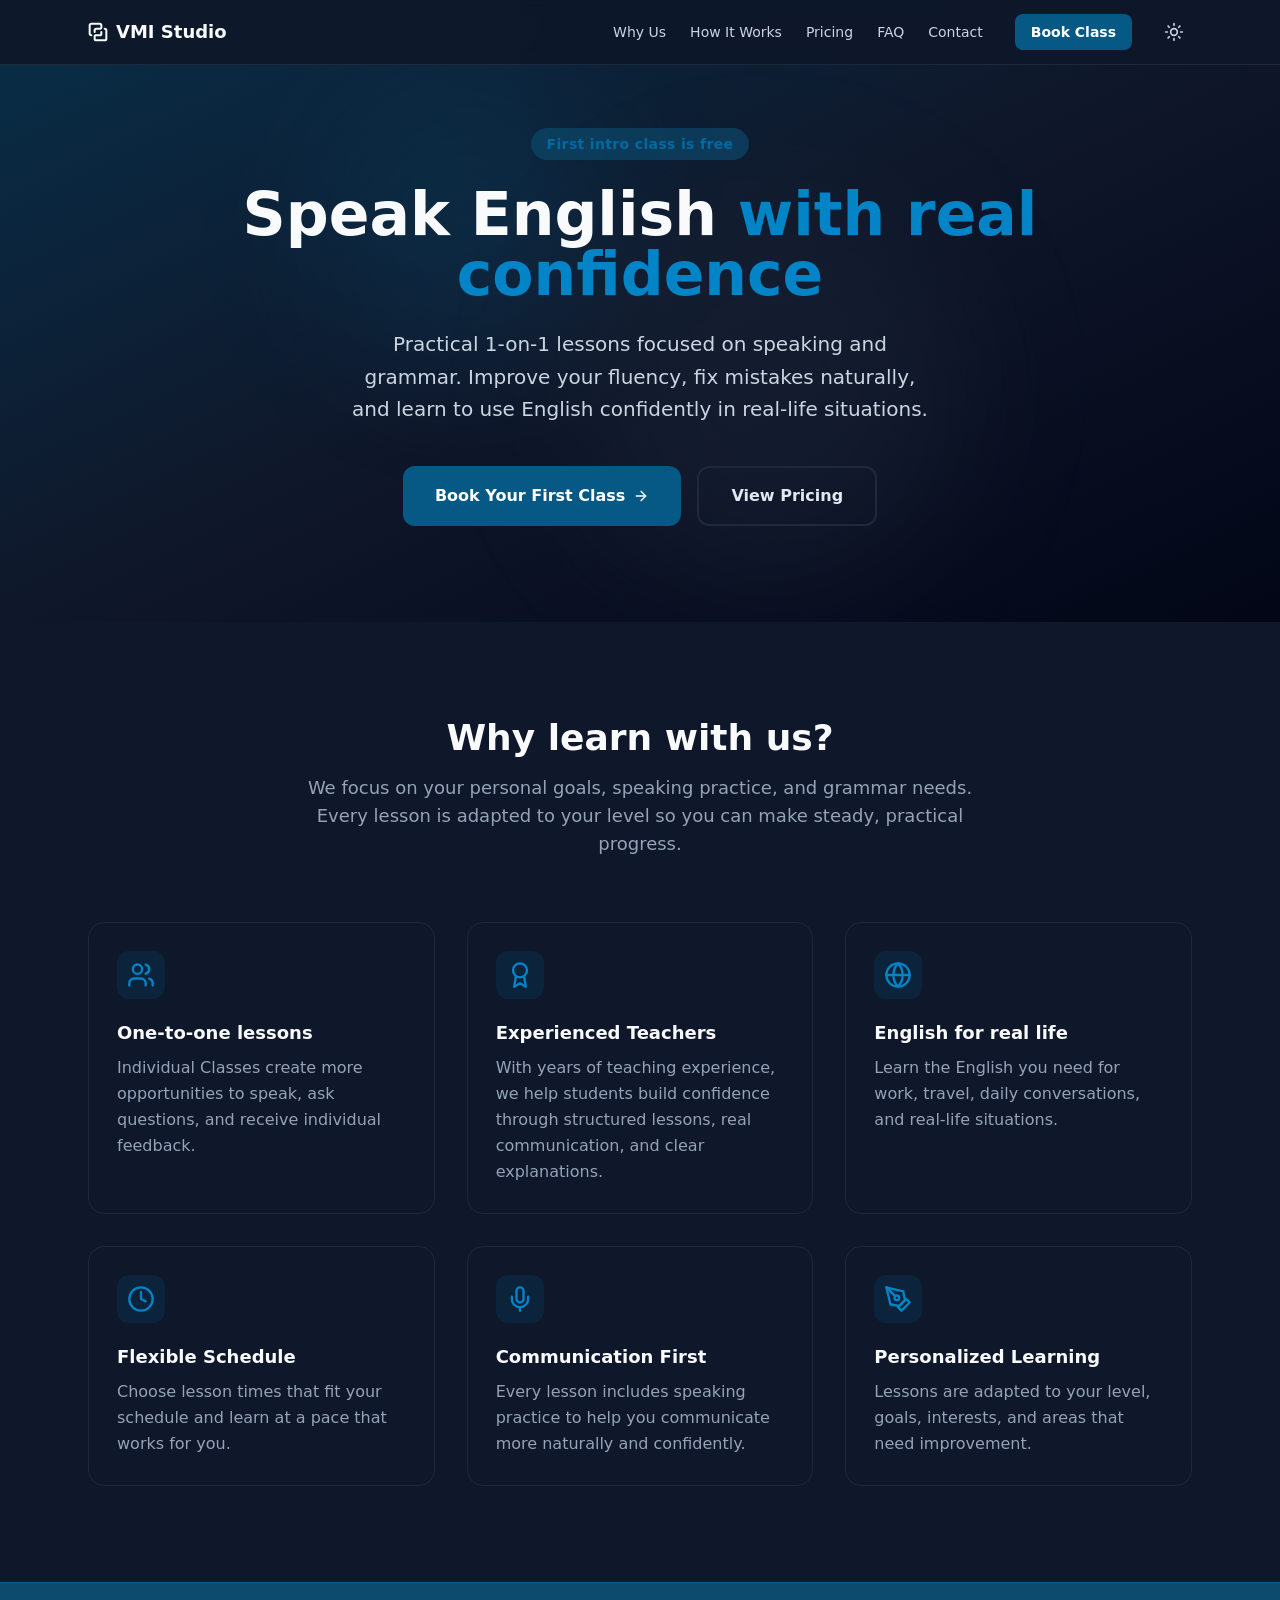
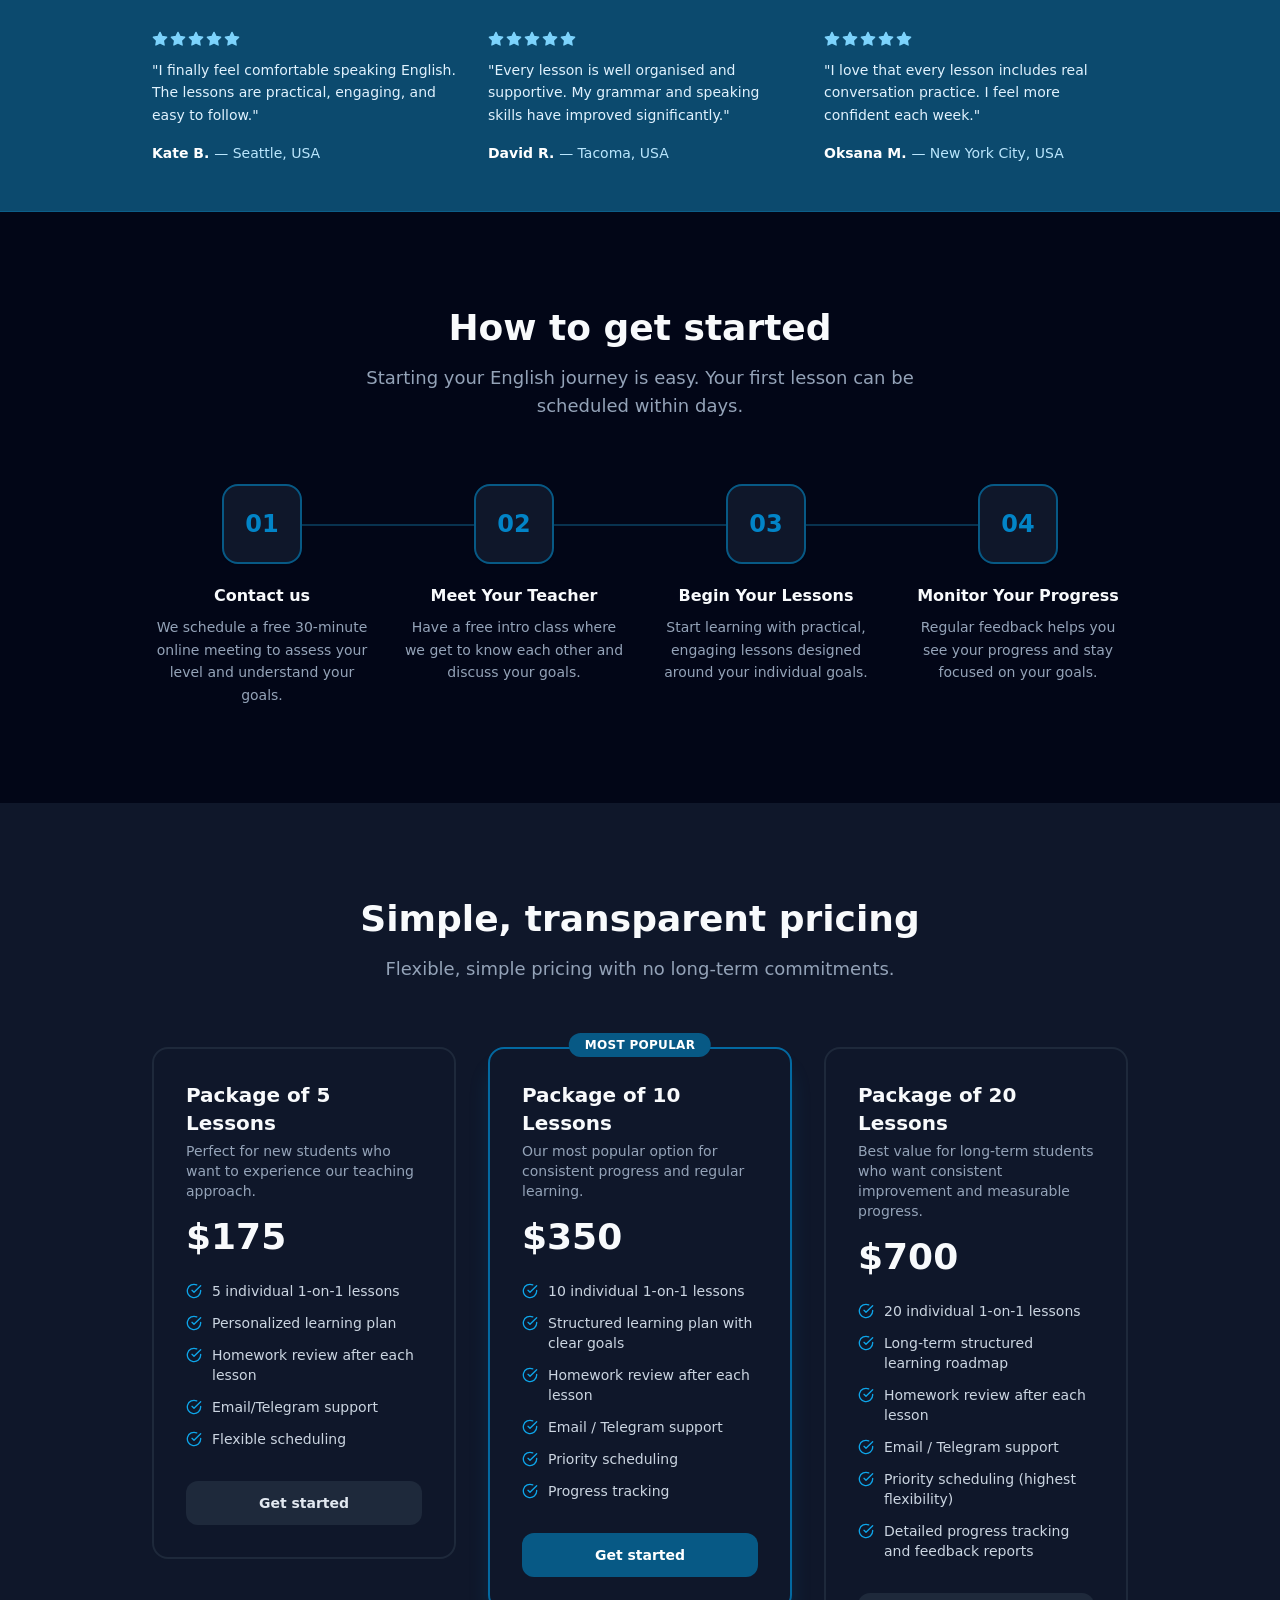
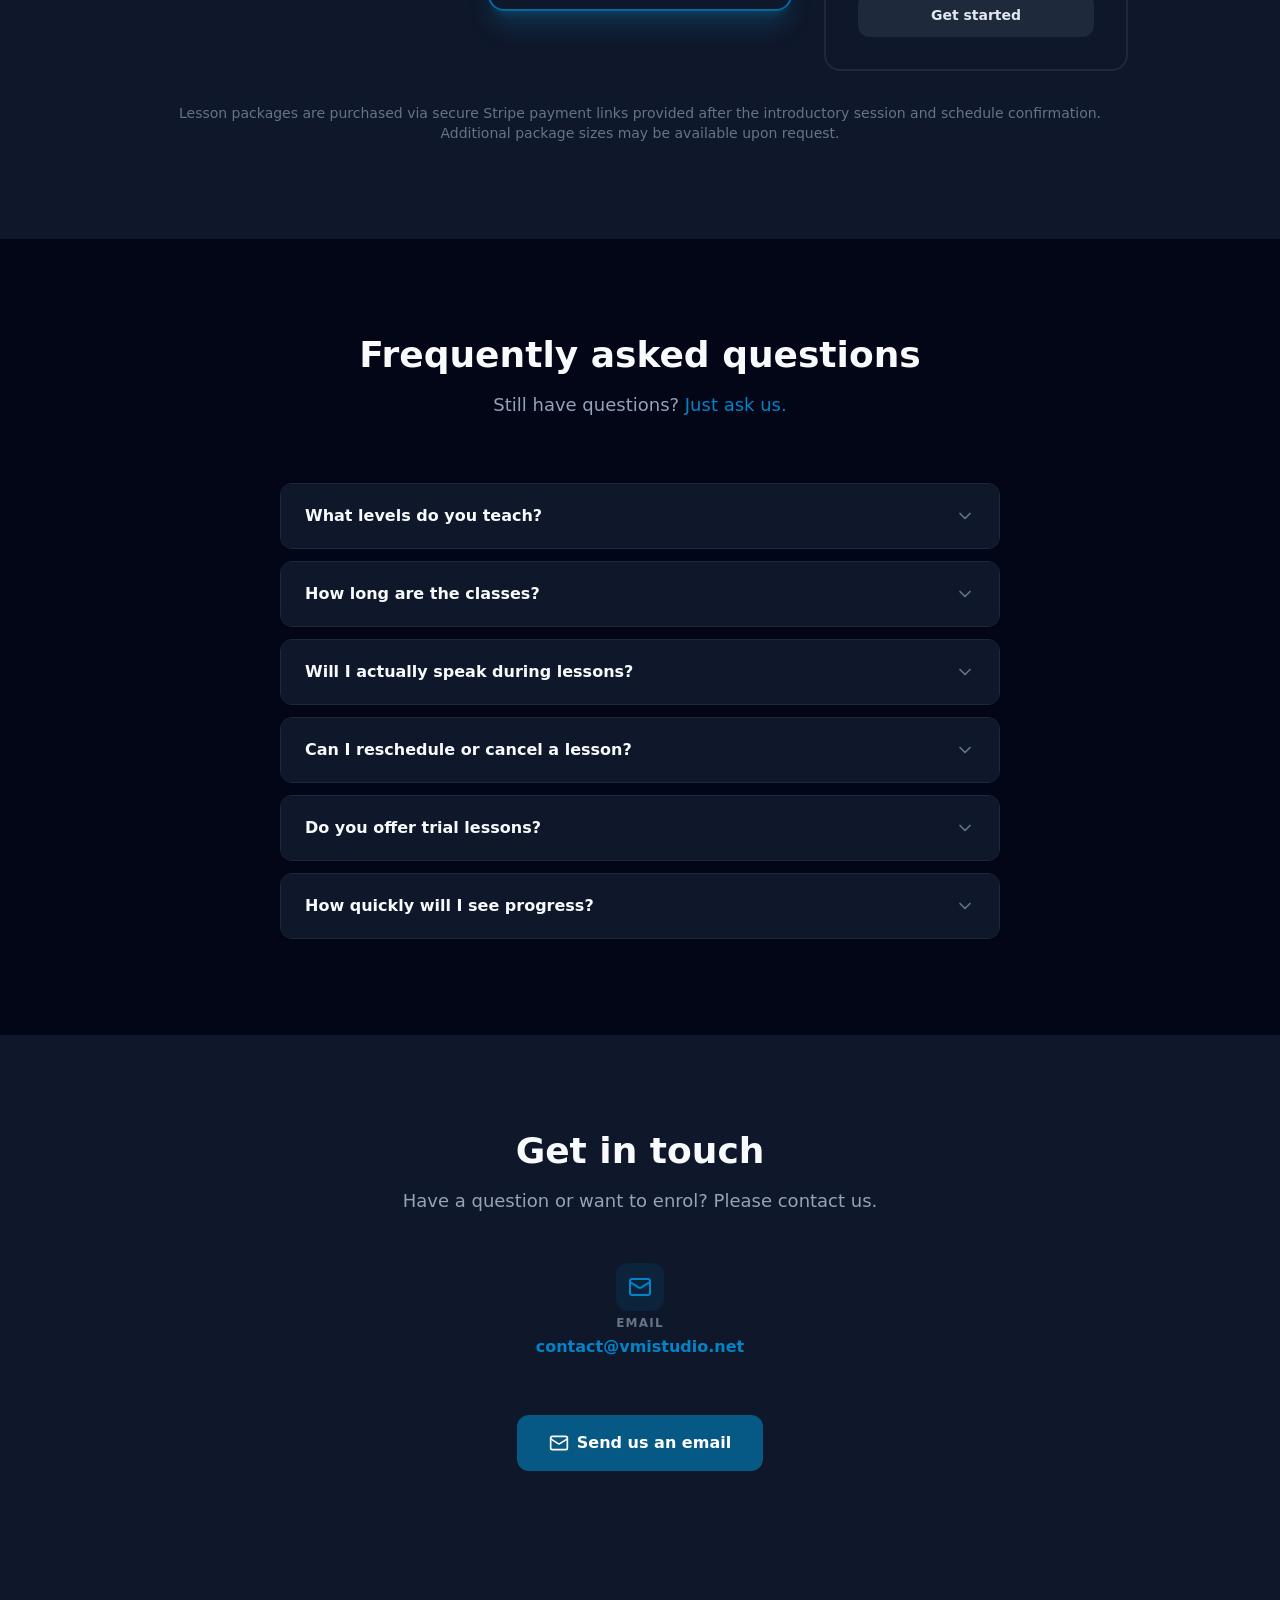
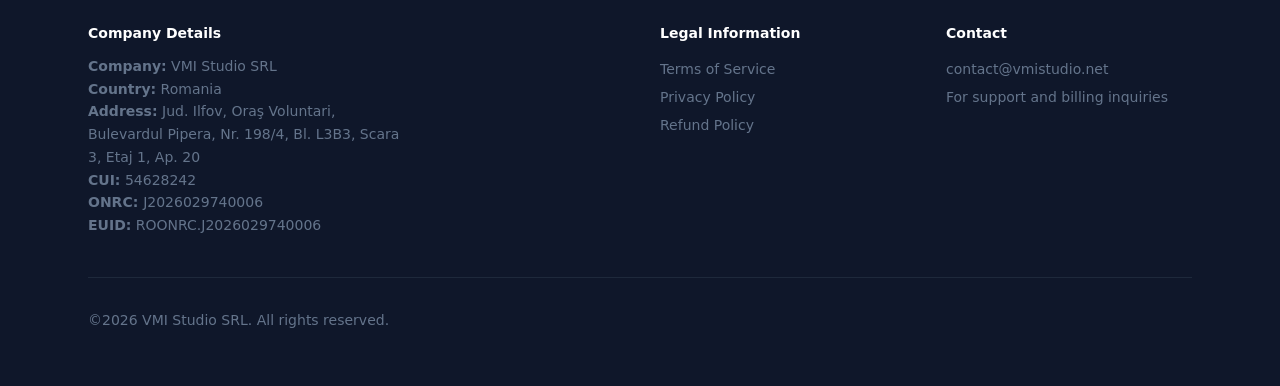
==== index.html @ 8e27acc5 "Initial commit" ====
<html lang="en">
<head>
    <meta charset="UTF-8">
    <meta name="viewport" content="width=device-width, initial-scale=1.0">
    <title>VMI Studio — Speak English with confidence</title>
    <meta name="twitter:card" content="summary_large_image">

    <script src="script.js"></script>
    <link rel="stylesheet" href="styles.css">
    <link rel="icon" href="image/favicon.png" type="image/svg+xml">
</head>
<body>

<div>
    <div class="font-sans text-slate-800 antialiased">
        <header class="fixed top-0 inset-x-0 z-50 bg-white/90 backdrop-blur border-b border-slate-100">
            <div class="max-w-6xl mx-auto px-6 h-16 flex items-center justify-between">

                <!-- logo -->
                <a href="#" class="flex items-center gap-2 font-bold text-lg text-slate-900">
                    <svg xmlns="http://www.w3.org/2000/svg" width="20" height="20" viewBox="0 0 24 24" fill="none"
                         stroke="currentColor" stroke-width="2.4" stroke-linecap="round" stroke-linejoin="round"
                         class="lucide lucide-squares-exclude-icon lucide-squares-exclude">
                        <path d="M16 12v2a2 2 0 0 1-2 2H9a1 1 0 0 0-1 1v3a2 2 0 0 0 2 2h10a2 2 0 0 0 2-2V10a2 2 0 0 0-2-2h0"/>
                        <path d="M4 16a2 2 0 0 1-2-2V4a2 2 0 0 1 2-2h10a2 2 0 0 1 2 2v3a1 1 0 0 1-1 1h-5a2 2 0 0 0-2 2v2"/>
                    </svg>
                    VMI Studio
                </a>

                <!-- top nav links -->
                <nav class="hidden md:flex items-center gap-6">

                    <a href="#why-us" class="text-sm text-slate-600 hover:text-sky-600 transition-colors font-medium">
                        Why Us
                    </a>

                    <a href="#how-it-works"
                       class="text-sm text-slate-600 hover:text-sky-600 transition-colors font-medium">
                        How It Works
                    </a>

                    <a href="#pricing" class="text-sm text-slate-600 hover:text-sky-600 transition-colors font-medium">
                        Pricing
                    </a>

                    <a href="#faq"
                       class="text-sm text-slate-600 hover:text-sky-600 transition-colors font-medium">
                        FAQ
                    </a>

                    <a href="#contact" class="text-sm text-slate-600 hover:text-sky-600 transition-colors font-medium">
                        Contact
                    </a>

                    <!--                     book class button -->
                    <a href="mailto:contact@vmistudio.net"
                       class="ml-2 px-4 py-2 bg-sky-600 text-white text-sm font-semibold rounded-lg hover:bg-sky-700 transition-colors">
                        Book Class
                    </a>

                    <!-- theme toggle -->
                    <button type="button"
                            class="theme-toggle p-2 text-slate-600 hover:text-sky-600 transition-colors"
                            aria-label="Toggle dark theme">
                        <svg xmlns="http://www.w3.org/2000/svg" width="24" height="24" viewBox="0 0 24 24"
                             fill="none" stroke="currentColor" stroke-width="2" stroke-linecap="round"
                             stroke-linejoin="round" class="theme-icon-moon w-5 h-5">
                            <path d="M12 3a6 6 0 0 0 9 9 9 9 0 1 1-9-9Z"></path>
                        </svg>
                        <svg xmlns="http://www.w3.org/2000/svg" width="24" height="24" viewBox="0 0 24 24"
                             fill="none" stroke="currentColor" stroke-width="2" stroke-linecap="round"
                             stroke-linejoin="round" class="theme-icon-sun w-5 h-5">
                            <circle cx="12" cy="12" r="4"></circle>
                            <path d="M12 2v2"></path>
                            <path d="M12 20v2"></path>
                            <path d="m4.93 4.93 1.41 1.41"></path>
                            <path d="m17.66 17.66 1.41 1.41"></path>
                            <path d="M2 12h2"></path>
                            <path d="M20 12h2"></path>
                            <path d="m6.34 17.66-1.41 1.41"></path>
                            <path d="m19.07 4.93-1.41 1.41"></path>
                        </svg>
                    </button>
                </nav>

                <!-- top nav mobile -->
                <div class="md:hidden flex items-center gap-1">
                    <button type="button"
                            class="theme-toggle p-2 text-slate-600 hover:text-sky-600 transition-colors"
                            aria-label="Toggle dark theme">
                        <svg xmlns="http://www.w3.org/2000/svg" width="24" height="24" viewBox="0 0 24 24"
                             fill="none" stroke="currentColor" stroke-width="2" stroke-linecap="round"
                             stroke-linejoin="round" class="theme-icon-moon w-5 h-5">
                            <path d="M12 3a6 6 0 0 0 9 9 9 9 0 1 1-9-9Z"></path>
                        </svg>
                        <svg xmlns="http://www.w3.org/2000/svg" width="24" height="24" viewBox="0 0 24 24"
                             fill="none" stroke="currentColor" stroke-width="2" stroke-linecap="round"
                             stroke-linejoin="round" class="theme-icon-sun w-5 h-5">
                            <circle cx="12" cy="12" r="4"></circle>
                            <path d="M12 2v2"></path>
                            <path d="M12 20v2"></path>
                            <path d="m4.93 4.93 1.41 1.41"></path>
                            <path d="m17.66 17.66 1.41 1.41"></path>
                            <path d="M2 12h2"></path>
                            <path d="M20 12h2"></path>
                            <path d="m6.34 17.66-1.41 1.41"></path>
                            <path d="m19.07 4.93-1.41 1.41"></path>
                        </svg>
                    </button>
                    <button id="menu-btn" class="p-2 text-slate-600" aria-label="Toggle menu" aria-expanded="false">
                        <div class="w-5 h-0.5 bg-current mb-1"></div>
                        <div class="w-5 h-0.5 bg-current mb-1"></div>
                        <div class="w-5 h-0.5 bg-current"></div>
                    </button>
                </div>
            </div>

            <!-- mobile menu -->
            <nav id="mobile-menu" class="hidden md:hidden border-t border-slate-100 bg-white px-6 py-4">
                <div class="flex flex-col gap-4">
                    <a href="#why-us"
                       class="text-sm text-slate-600 hover:text-sky-600 transition-colors font-medium">
                        Why Us
                    </a>
                    <a href="#how-it-works"
                       class="text-sm text-slate-600 hover:text-sky-600 transition-colors font-medium">
                        How It Works
                    </a>
                    <a href="#pricing"
                       class="text-sm text-slate-600 hover:text-sky-600 transition-colors font-medium">
                        Pricing
                    </a>
                    <a href="#faq"
                       class="text-sm text-slate-600 hover:text-sky-600 transition-colors font-medium">
                        FAQ
                    </a>
                    <a href="#contact"
                       class="text-sm text-slate-600 hover:text-sky-600 transition-colors font-medium">
                        Contact
                    </a>
                    <a href="mailto:contact@vmistudio.net"
                       class="px-4 py-2 bg-sky-600 text-white text-sm font-semibold rounded-lg hover:bg-sky-700 transition-colors text-center">
                        Book Class
                    </a>
                </div>
            </nav>
        </header>

        <!-- INTRO SECTION -->
        <section class="pt-32 pb-24 bg-gradient-to-br from-sky-50 via-white to-slate-50 relative overflow-hidden">

            <div class="absolute inset-0 pointer-events-none">
                <div class="absolute top-20 left-1/4 w-72 h-72 bg-sky-100 rounded-full opacity-40 blur-3xl"></div>
                <div class="absolute bottom-10 right-1/4 w-96 h-96 bg-slate-100 rounded-full opacity-40 blur-3xl"></div>
            </div>

            <div class="relative max-w-4xl mx-auto px-6 text-center">

                <span class="inline-block px-4 py-1.5 bg-sky-100 text-sky-700 text-sm font-semibold rounded-full mb-6 tracking-wide">First intro class is free</span>


                <!-- title -->
                <h1 class="text-5xl md:text-6xl font-bold text-slate-900 leading-tight mb-6">
                    Speak English <span class="text-sky-600"> with real confidence</span>
                </h1>

                <p class="text-xl text-slate-600 leading-relaxed max-w-xl mx-auto mb-10">
                    Practical 1-on-1 lessons focused on speaking and grammar. Improve your fluency, fix mistakes
                    naturally, and learn to use English confidently in real-life situations.
                </p>

                <!-- buttons -->
                <div class="flex flex-col sm:flex-row gap-4 justify-center">
                    <a href="mailto:contact@vmistudio.net"
                       class="px-8 py-4 bg-sky-600 text-white font-semibold rounded-xl hover:bg-sky-700 transition-all hover:shadow-lg hover:shadow-sky-200 flex items-center justify-center gap-2">
                        Book Your First Class
                        <svg xmlns="http://www.w3.org/2000/svg" width="24" height="24" viewBox="0 0 24 24" fill="none"
                             stroke="currentColor" stroke-width="2" stroke-linecap="round" stroke-linejoin="round"
                             class="lucide lucide-arrow-right w-4 h-4">
                            <path d="M5 12h14"></path>
                            <path d="m12 5 7 7-7 7"></path>
                        </svg>
                    </a>
                    <a href="#pricing"
                       class="px-8 py-4 border-2 border-slate-200 text-slate-700 font-semibold rounded-xl hover:border-slate-300 hover:bg-slate-50 transition-colors flex items-center justify-center">
                        View Pricing
                    </a>
                </div>
            </div>
        </section>

        <!-- WHY LEARN WITH US SECTION -->
        <section id="why-us" class="py-24 bg-white">
            <div class="max-w-6xl mx-auto px-6">
                <!-- Section Title -->
                <div class="text-center mb-16">
                    <h2 class="text-4xl font-bold text-slate-900 mb-4">
                        Why learn with us?
                    </h2>
                    <p class="text-lg text-slate-500 max-w-2xl mx-auto">
                        We focus on your personal goals, speaking practice, and grammar needs. Every lesson is adapted
                        to your level so you can make steady, practical progress.
                        <!--                        Every learner is different — that's why we focus on your goals, challenges, and progress.-->
                    </p>
                </div>
                <div class="grid md:grid-cols-2 lg:grid-cols-3 gap-8">

                    <!-- why-us 1 -->
                    <div class="p-7 rounded-2xl border border-slate-100 hover:border-sky-100 hover:shadow-md hover:shadow-sky-50 transition-all group">
                        <div class="w-12 h-12 bg-sky-50 rounded-xl flex items-center justify-center text-sky-600 mb-5 group-hover:bg-sky-100 transition-colors">
                            <svg xmlns="http://www.w3.org/2000/svg" width="24" height="24" viewBox="0 0 24 24"
                                 fill="none" stroke="currentColor" stroke-width="2" stroke-linecap="round"
                                 stroke-linejoin="round" class="lucide lucide-users w-7 h-7">
                                <path d="M16 21v-2a4 4 0 0 0-4-4H6a4 4 0 0 0-4 4v2"></path>
                                <circle cx="9" cy="7" r="4"></circle>
                                <path d="M22 21v-2a4 4 0 0 0-3-3.87"></path>
                                <path d="M16 3.13a4 4 0 0 1 0 7.75"></path>
                            </svg>
                        </div>
                        <h3 class="text-lg font-bold text-slate-800 mb-2">
                            One-to-one lessons
                        </h3>
                        <p class="text-slate-500 leading-relaxed">
                            Individual Classes create more opportunities to speak, ask questions, and receive individual
                            feedback.
                        </p>
                    </div>

                    <!-- why-us 2 -->
                    <div class="p-7 rounded-2xl border border-slate-100 hover:border-sky-100 hover:shadow-md hover:shadow-sky-50 transition-all group">
                        <div class="w-12 h-12 bg-sky-50 rounded-xl flex items-center justify-center text-sky-600 mb-5 group-hover:bg-sky-100 transition-colors">
                            <svg xmlns="http://www.w3.org/2000/svg" width="24" height="24" viewBox="0 0 24 24"
                                 fill="none" stroke="currentColor" stroke-width="2" stroke-linecap="round"
                                 stroke-linejoin="round" class="lucide lucide-award w-7 h-7">
                                <circle cx="12" cy="8" r="6"></circle>
                                <path d="M15.477 12.89 17 22l-5-3-5 3 1.523-9.11"></path>
                            </svg>
                        </div>
                        <h3 class="text-lg font-bold text-slate-800 mb-2">
                            Experienced Teachers
                        </h3>
                        <p class="text-slate-500 leading-relaxed">
                            With years of teaching experience, we help students
                            build confidence through structured lessons, real communication, and clear explanations.
                        </p>
                    </div>

                    <!-- why-us 3 -->
                    <div class="p-7 rounded-2xl border border-slate-100 hover:border-sky-100 hover:shadow-md hover:shadow-sky-50 transition-all group">
                        <div class="w-12 h-12 bg-sky-50 rounded-xl flex items-center justify-center text-sky-600 mb-5 group-hover:bg-sky-100 transition-colors">
                            <svg xmlns="http://www.w3.org/2000/svg" width="24" height="24" viewBox="0 0 24 24"
                                 fill="none" stroke="currentColor" stroke-width="2" stroke-linecap="round"
                                 stroke-linejoin="round" class="lucide lucide-globe w-7 h-7">
                                <circle cx="12" cy="12" r="10"></circle>
                                <path d="M12 2a14.5 14.5 0 0 0 0 20 14.5 14.5 0 0 0 0-20"></path>
                                <path d="M2 12h20"></path>
                            </svg>
                        </div>
                        <h3 class="text-lg font-bold text-slate-800 mb-2">
                            English for real life
                        </h3>
                        <p class="text-slate-500 leading-relaxed">
                            Learn the English you need for work, travel, daily conversations, and real-life situations.
                        </p>
                    </div>

                    <!-- why-us 4 -->
                    <div class="p-7 rounded-2xl border border-slate-100 hover:border-sky-100 hover:shadow-md hover:shadow-sky-50 transition-all group">
                        <div class="w-12 h-12 bg-sky-50 rounded-xl flex items-center justify-center text-sky-600 mb-5 group-hover:bg-sky-100 transition-colors">
                            <svg xmlns="http://www.w3.org/2000/svg" width="24" height="24" viewBox="0 0 24 24"
                                 fill="none" stroke="currentColor" stroke-width="2" stroke-linecap="round"
                                 stroke-linejoin="round" class="lucide lucide-clock w-7 h-7">
                                <circle cx="12" cy="12" r="10"></circle>
                                <polyline points="12 6 12 12 16 14"></polyline>
                            </svg>
                        </div>
                        <h3 class="text-lg font-bold text-slate-800 mb-2">
                            Flexible Schedule
                        </h3>
                        <p class="text-slate-500 leading-relaxed">
                            Choose lesson times that fit your schedule and learn at a pace that works for you.
                        </p>
                    </div>

                    <!-- why-us 5 -->
                    <div class="p-7 rounded-2xl border border-slate-100 hover:border-sky-100 hover:shadow-md hover:shadow-sky-50 transition-all group">
                        <div class="w-12 h-12 bg-sky-50 rounded-xl flex items-center justify-center text-sky-600 mb-5 group-hover:bg-sky-100 transition-colors">
                            <svg xmlns="http://www.w3.org/2000/svg" width="24" height="24" viewBox="0 0 24 24"
                                 fill="none" stroke="currentColor" stroke-width="2" stroke-linecap="round"
                                 stroke-linejoin="round" class="lucide lucide-mic w-7 h-7">
                                <path d="M12 2a3 3 0 0 0-3 3v7a3 3 0 0 0 6 0V5a3 3 0 0 0-3-3Z"></path>
                                <path d="M19 10v2a7 7 0 0 1-14 0v-2"></path>
                                <line x1="12" x2="12" y1="19" y2="22"></line>
                            </svg>
                        </div>
                        <h3 class="text-lg font-bold text-slate-800 mb-2">
                            Communication First
                        </h3>
                        <p class="text-slate-500 leading-relaxed">
                            Every lesson includes speaking practice to help you communicate more naturally and
                            confidently.
                        </p>
                    </div>

                    <!-- why-us 6 -->
                    <div class="p-7 rounded-2xl border border-slate-100 hover:border-sky-100 hover:shadow-md hover:shadow-sky-50 transition-all group">
                        <div class="w-12 h-12 bg-sky-50 rounded-xl flex items-center justify-center text-sky-600 mb-5 group-hover:bg-sky-100 transition-colors">
                            <svg xmlns="http://www.w3.org/2000/svg" width="24" height="24" viewBox="0 0 24 24"
                                 fill="none" stroke="currentColor" stroke-width="2" stroke-linecap="round"
                                 stroke-linejoin="round" class="lucide lucide-pen-tool w-7 h-7">
                                <path d="m12 19 7-7 3 3-7 7-3-3z"></path>
                                <path d="m18 13-1.5-7.5L2 2l3.5 14.5L13 18l5-5z"></path>
                                <path d="m2 2 7.586 7.586"></path>
                                <circle cx="11" cy="11" r="2"></circle>
                            </svg>
                        </div>
                        <h3 class="text-lg font-bold text-slate-800 mb-2">
                            Personalized Learning
                        </h3>
                        <p class="text-slate-500 leading-relaxed">
                            Lessons are adapted to your level, goals, interests, and areas that need improvement.
                        </p>
                    </div>
                </div>
            </div>
        </section>

        <!-- TESTIMONIALS SECTION  -->
        <section id="testimonials" class="py-12 bg-sky-600">
            <div class="max-w-5xl mx-auto px-6">
                <div class="grid md:grid-cols-3 gap-8">
                    <!-- testimonial 1 -->
                    <div class="text-white">
                        <div class="flex gap-0.5 mb-3">
                            <svg xmlns="http://www.w3.org/2000/svg" width="24" height="24" viewBox="0 0 24 24"
                                 fill="none" stroke="currentColor" stroke-width="2" stroke-linecap="round"
                                 stroke-linejoin="round" class="lucide lucide-star w-4 h-4 fill-sky-300 text-sky-300">
                                <polygon
                                        points="12 2 15.09 8.26 22 9.27 17 14.14 18.18 21.02 12 17.77 5.82 21.02 7 14.14 2 9.27 8.91 8.26 12 2"></polygon>
                            </svg>
                            <svg xmlns="http://www.w3.org/2000/svg" width="24" height="24" viewBox="0 0 24 24"
                                 fill="none" stroke="currentColor" stroke-width="2" stroke-linecap="round"
                                 stroke-linejoin="round" class="lucide lucide-star w-4 h-4 fill-sky-300 text-sky-300">
                                <polygon
                                        points="12 2 15.09 8.26 22 9.27 17 14.14 18.18 21.02 12 17.77 5.82 21.02 7 14.14 2 9.27 8.91 8.26 12 2"></polygon>
                            </svg>
                            <svg xmlns="http://www.w3.org/2000/svg" width="24" height="24" viewBox="0 0 24 24"
                                 fill="none" stroke="currentColor" stroke-width="2" stroke-linecap="round"
                                 stroke-linejoin="round" class="lucide lucide-star w-4 h-4 fill-sky-300 text-sky-300">
                                <polygon
                                        points="12 2 15.09 8.26 22 9.27 17 14.14 18.18 21.02 12 17.77 5.82 21.02 7 14.14 2 9.27 8.91 8.26 12 2"></polygon>
                            </svg>
                            <svg xmlns="http://www.w3.org/2000/svg" width="24" height="24" viewBox="0 0 24 24"
                                 fill="none" stroke="currentColor" stroke-width="2" stroke-linecap="round"
                                 stroke-linejoin="round" class="lucide lucide-star w-4 h-4 fill-sky-300 text-sky-300">
                                <polygon
                                        points="12 2 15.09 8.26 22 9.27 17 14.14 18.18 21.02 12 17.77 5.82 21.02 7 14.14 2 9.27 8.91 8.26 12 2"></polygon>
                            </svg>
                            <svg xmlns="http://www.w3.org/2000/svg" width="24" height="24" viewBox="0 0 24 24"
                                 fill="none" stroke="currentColor" stroke-width="2" stroke-linecap="round"
                                 stroke-linejoin="round" class="lucide lucide-star w-4 h-4 fill-sky-300 text-sky-300">
                                <polygon
                                        points="12 2 15.09 8.26 22 9.27 17 14.14 18.18 21.02 12 17.77 5.82 21.02 7 14.14 2 9.27 8.91 8.26 12 2"></polygon>
                            </svg>
                        </div>
                        <p class="text-sky-100 text-sm leading-relaxed mb-4">
                            "I finally feel comfortable speaking English. The lessons are practical, engaging, and easy
                            to follow."
                        </p>
                        <p class="font-semibold text-sm">
                            Kate B. <span class="font-normal text-sky-200">— Seattle, USA</span>
                        </p>
                    </div>

                    <!-- testimonial 2 -->
                    <div class="text-white">
                        <div class="flex gap-0.5 mb-3">
                            <svg xmlns="http://www.w3.org/2000/svg" width="24" height="24" viewBox="0 0 24 24"
                                 fill="none" stroke="currentColor" stroke-width="2" stroke-linecap="round"
                                 stroke-linejoin="round" class="lucide lucide-star w-4 h-4 fill-sky-300 text-sky-300">
                                <polygon
                                        points="12 2 15.09 8.26 22 9.27 17 14.14 18.18 21.02 12 17.77 5.82 21.02 7 14.14 2 9.27 8.91 8.26 12 2"></polygon>
                            </svg>
                            <svg xmlns="http://www.w3.org/2000/svg" width="24" height="24" viewBox="0 0 24 24"
                                 fill="none" stroke="currentColor" stroke-width="2" stroke-linecap="round"
                                 stroke-linejoin="round" class="lucide lucide-star w-4 h-4 fill-sky-300 text-sky-300">
                                <polygon
                                        points="12 2 15.09 8.26 22 9.27 17 14.14 18.18 21.02 12 17.77 5.82 21.02 7 14.14 2 9.27 8.91 8.26 12 2"></polygon>
                            </svg>
                            <svg xmlns="http://www.w3.org/2000/svg" width="24" height="24" viewBox="0 0 24 24"
                                 fill="none" stroke="currentColor" stroke-width="2" stroke-linecap="round"
                                 stroke-linejoin="round" class="lucide lucide-star w-4 h-4 fill-sky-300 text-sky-300">
                                <polygon
                                        points="12 2 15.09 8.26 22 9.27 17 14.14 18.18 21.02 12 17.77 5.82 21.02 7 14.14 2 9.27 8.91 8.26 12 2"></polygon>
                            </svg>
                            <svg xmlns="http://www.w3.org/2000/svg" width="24" height="24" viewBox="0 0 24 24"
                                 fill="none" stroke="currentColor" stroke-width="2" stroke-linecap="round"
                                 stroke-linejoin="round" class="lucide lucide-star w-4 h-4 fill-sky-300 text-sky-300">
                                <polygon
                                        points="12 2 15.09 8.26 22 9.27 17 14.14 18.18 21.02 12 17.77 5.82 21.02 7 14.14 2 9.27 8.91 8.26 12 2"></polygon>
                            </svg>
                            <svg xmlns="http://www.w3.org/2000/svg" width="24" height="24" viewBox="0 0 24 24"
                                 fill="none" stroke="currentColor" stroke-width="2" stroke-linecap="round"
                                 stroke-linejoin="round" class="lucide lucide-star w-4 h-4 fill-sky-300 text-sky-300">
                                <polygon
                                        points="12 2 15.09 8.26 22 9.27 17 14.14 18.18 21.02 12 17.77 5.82 21.02 7 14.14 2 9.27 8.91 8.26 12 2"></polygon>
                            </svg>
                        </div>
                        <p class="text-sky-100 text-sm leading-relaxed mb-4">
                            "Every lesson is well organised and supportive. My grammar and speaking skills have improved
                            significantly."
                        </p>
                        <p class="font-semibold text-sm">
                            David R. <span class="font-normal text-sky-200">— Tacoma, USA </span>
                        </p>
                    </div>

                    <!-- testimonial 3 -->
                    <div class="text-white">
                        <div class="flex gap-0.5 mb-3">
                            <svg xmlns="http://www.w3.org/2000/svg" width="24" height="24" viewBox="0 0 24 24"
                                 fill="none" stroke="currentColor" stroke-width="2" stroke-linecap="round"
                                 stroke-linejoin="round" class="lucide lucide-star w-4 h-4 fill-sky-300 text-sky-300">
                                <polygon
                                        points="12 2 15.09 8.26 22 9.27 17 14.14 18.18 21.02 12 17.77 5.82 21.02 7 14.14 2 9.27 8.91 8.26 12 2"></polygon>
                            </svg>
                            <svg xmlns="http://www.w3.org/2000/svg" width="24" height="24" viewBox="0 0 24 24"
                                 fill="none" stroke="currentColor" stroke-width="2" stroke-linecap="round"
                                 stroke-linejoin="round" class="lucide lucide-star w-4 h-4 fill-sky-300 text-sky-300">
                                <polygon
                                        points="12 2 15.09 8.26 22 9.27 17 14.14 18.18 21.02 12 17.77 5.82 21.02 7 14.14 2 9.27 8.91 8.26 12 2"></polygon>
                            </svg>
                            <svg xmlns="http://www.w3.org/2000/svg" width="24" height="24" viewBox="0 0 24 24"
                                 fill="none" stroke="currentColor" stroke-width="2" stroke-linecap="round"
                                 stroke-linejoin="round" class="lucide lucide-star w-4 h-4 fill-sky-300 text-sky-300">
                                <polygon
                                        points="12 2 15.09 8.26 22 9.27 17 14.14 18.18 21.02 12 17.77 5.82 21.02 7 14.14 2 9.27 8.91 8.26 12 2"></polygon>
                            </svg>
                            <svg xmlns="http://www.w3.org/2000/svg" width="24" height="24" viewBox="0 0 24 24"
                                 fill="none" stroke="currentColor" stroke-width="2" stroke-linecap="round"
                                 stroke-linejoin="round" class="lucide lucide-star w-4 h-4 fill-sky-300 text-sky-300">
                                <polygon
                                        points="12 2 15.09 8.26 22 9.27 17 14.14 18.18 21.02 12 17.77 5.82 21.02 7 14.14 2 9.27 8.91 8.26 12 2"></polygon>
                            </svg>
                            <svg xmlns="http://www.w3.org/2000/svg" width="24" height="24" viewBox="0 0 24 24"
                                 fill="none" stroke="currentColor" stroke-width="2" stroke-linecap="round"
                                 stroke-linejoin="round" class="lucide lucide-star w-4 h-4 fill-sky-300 text-sky-300">
                                <polygon
                                        points="12 2 15.09 8.26 22 9.27 17 14.14 18.18 21.02 12 17.77 5.82 21.02 7 14.14 2 9.27 8.91 8.26 12 2"></polygon>
                            </svg>
                        </div>
                        <p class="text-sky-100 text-sm leading-relaxed mb-4">
                            "I love that every lesson includes real conversation practice. I feel more confident each
                            week."
                        </p>
                        <p class="font-semibold text-sm">
                            Oksana M. <span class="font-normal text-sky-200">— New York City, USA</span>
                        </p>
                    </div>
                </div>
            </div>
        </section>

        <!-- HOW IT WORKS SECTION   -->
        <section id="how-it-works" class="py-24 bg-slate-50">
            <div class="max-w-5xl mx-auto px-6">

                <!-- Section Title -->
                <div class="text-center mb-16">
                    <h2 class="text-4xl font-bold text-slate-900 mb-4">
                        How to get started</h2>
                    <p class="text-lg text-slate-500 max-w-xl mx-auto">
                        Starting your English journey is easy. Your first lesson can be scheduled within days.
                    </p>
                </div>

                <div class="grid md:grid-cols-4 gap-8 relative">
                    <div class="hidden md:block absolute top-10 left-[12%] right-[12%] h-0.5 bg-sky-100"></div>

                    <!-- how-it-works 1 -->
                    <div class="relative text-center">
                        <div class="w-20 h-20 bg-white border-2 border-sky-100 rounded-2xl flex items-center justify-center mx-auto mb-5 shadow-sm">
                            <span class="text-2xl font-bold text-sky-600">01</span>
                        </div>
                        <h3 class="font-bold text-slate-800 mb-2">
                            Contact us
                        </h3>
                        <p class="text-slate-500 text-sm leading-relaxed">
                            We schedule a free 30-minute online meeting to assess your level and understand your goals.
                        </p>
                    </div>

                    <!-- how-it-works 2 -->
                    <div class="relative text-center">
                        <div class="w-20 h-20 bg-white border-2 border-sky-100 rounded-2xl flex items-center justify-center mx-auto mb-5 shadow-sm">
                            <span class="text-2xl font-bold text-sky-600">02</span>
                        </div>
                        <h3 class="font-bold text-slate-800 mb-2">
                            Meet Your Teacher
                        </h3>
                        <p class="text-slate-500 text-sm leading-relaxed">
                            Have a free intro class where we get to know each other and discuss your goals.
                        </p>
                    </div>

                    <!-- how-it-works 3 -->
                    <div class="relative text-center">
                        <div class="w-20 h-20 bg-white border-2 border-sky-100 rounded-2xl flex items-center justify-center mx-auto mb-5 shadow-sm">
                            <span class="text-2xl font-bold text-sky-600">03</span>
                        </div>
                        <h3 class="font-bold text-slate-800 mb-2">
                            Begin Your Lessons
                        </h3>
                        <p class="text-slate-500 text-sm leading-relaxed">
                            Start learning with practical, engaging lessons designed around your individual goals.
                        </p>
                    </div>

                    <!-- how-it-works 4 -->
                    <div class="relative text-center">
                        <div class="w-20 h-20 bg-white border-2 border-sky-100 rounded-2xl flex items-center justify-center mx-auto mb-5 shadow-sm">
                            <span class="text-2xl font-bold text-sky-600">04</span>
                        </div>
                        <h3 class="font-bold text-slate-800 mb-2">
                            Monitor Your Progress
                        </h3>
                        <p class="text-slate-500 text-sm leading-relaxed">
                            Regular feedback helps you see your progress and stay focused on your goals.</p>
                    </div>
                </div>
            </div>
        </section>

        <!-- PRICING SECTION -->
        <section id="pricing" class="py-24 bg-white">
            <div class="max-w-5xl mx-auto px-6">

                <!-- Title of the section-->
                <div class="text-center mb-16">
                    <h2 class="text-4xl font-bold text-slate-900 mb-4">
                        Simple, transparent pricing</h2>
                    <p class="text-lg text-slate-500 max-w-xl mx-auto">
                        Flexible, simple pricing with no long-term commitments.
                    </p>
                </div>

                <!-- PACKAGE OF 5 LESSONS -->
                <div class="grid md:grid-cols-3 gap-8 items-start">
                    <div class="rounded-2xl border-2 p-8 flex flex-col border-slate-100">

                        <div class="mb-6">
                            <h3 class="text-xl font-bold text-slate-800 mb-1">Package of 5 Lessons</h3>
                            <p class="text-slate-500 text-sm mb-4">
                                Perfect for new students who want to experience our teaching approach.</p>
                            <div class="flex items-end gap-1">
                                <span class="text-4xl font-bold text-slate-900">$175</span>
                            </div>
                        </div>

                        <ul class="space-y-3 mb-8 flex-1">
                            <li class="flex items-start gap-2.5 text-sm text-slate-600">
                                <svg xmlns="http://www.w3.org/2000/svg" width="24" height="24" viewBox="0 0 24 24"
                                     fill="none" stroke="currentColor" stroke-width="2" stroke-linecap="round"
                                     stroke-linejoin="round"
                                     class="lucide lucide-check-circle w-4 h-4 text-sky-500 flex-shrink-0 mt-0.5">
                                    <path d="M22 11.08V12a10 10 0 1 1-5.93-9.14"></path>
                                    <path d="m9 11 3 3L22 4"></path>
                                </svg>
                                5 individual 1-on-1 lessons
                            </li>
                            <li class="flex items-start gap-2.5 text-sm text-slate-600">
                                <svg xmlns="http://www.w3.org/2000/svg" width="24" height="24" viewBox="0 0 24 24"
                                     fill="none" stroke="currentColor" stroke-width="2" stroke-linecap="round"
                                     stroke-linejoin="round"
                                     class="lucide lucide-check-circle w-4 h-4 text-sky-500 flex-shrink-0 mt-0.5">
                                    <path d="M22 11.08V12a10 10 0 1 1-5.93-9.14"></path>
                                    <path d="m9 11 3 3L22 4"></path>
                                </svg>
                                Personalized learning plan
                            </li>
                            <li class="flex items-start gap-2.5 text-sm text-slate-600">
                                <svg xmlns="http://www.w3.org/2000/svg" width="24" height="24" viewBox="0 0 24 24"
                                     fill="none" stroke="currentColor" stroke-width="2" stroke-linecap="round"
                                     stroke-linejoin="round"
                                     class="lucide lucide-check-circle w-4 h-4 text-sky-500 flex-shrink-0 mt-0.5">
                                    <path d="M22 11.08V12a10 10 0 1 1-5.93-9.14"></path>
                                    <path d="m9 11 3 3L22 4"></path>
                                </svg>
                                Homework review after each lesson
                            </li>
                            <li class="flex items-start gap-2.5 text-sm text-slate-600">
                                <svg xmlns="http://www.w3.org/2000/svg" width="24" height="24" viewBox="0 0 24 24"
                                     fill="none" stroke="currentColor" stroke-width="2" stroke-linecap="round"
                                     stroke-linejoin="round"
                                     class="lucide lucide-check-circle w-4 h-4 text-sky-500 flex-shrink-0 mt-0.5">
                                    <path d="M22 11.08V12a10 10 0 1 1-5.93-9.14"></path>
                                    <path d="m9 11 3 3L22 4"></path>
                                </svg>
                                Email/Telegram support
                            </li>
                            <li class="flex items-start gap-2.5 text-sm text-slate-600">
                                <svg xmlns="http://www.w3.org/2000/svg" width="24" height="24" viewBox="0 0 24 24"
                                     fill="none" stroke="currentColor" stroke-width="2" stroke-linecap="round"
                                     stroke-linejoin="round"
                                     class="lucide lucide-check-circle w-4 h-4 text-sky-500 flex-shrink-0 mt-0.5">
                                    <path d="M22 11.08V12a10 10 0 1 1-5.93-9.14"></path>
                                    <path d="m9 11 3 3L22 4"></path>
                                </svg>
                                Flexible scheduling
                            </li>
                        </ul>
                        <a href="mailto:contact@vmistudio.net"
                           class="w-full py-3 rounded-xl font-semibold text-sm text-center transition-all bg-slate-100 text-slate-700 hover:bg-slate-200">Get
                            started
                        </a>
                    </div>

                    <!-- PACKAGE OF 10 LESSONS -->
                    <div class="rounded-2xl border-2 p-8 flex flex-col border-sky-500 shadow-xl shadow-sky-100 relative">
                        <div class="absolute -top-4 left-1/2 -translate-x-1/2 px-4 py-1 bg-sky-600 text-white text-xs font-bold rounded-full tracking-wide uppercase">
                            Most Popular
                        </div>

                        <div class="mb-6">
                            <h3 class="text-xl font-bold text-slate-800 mb-1">Package of 10 Lessons </h3>
                            <p class="text-slate-500 text-sm mb-4">
                                Our most popular option for consistent progress and regular learning.
                            </p>
                            <div class="flex items-end gap-1">
                                <span class="text-4xl font-bold text-slate-900">$350</span>
                            </div>
                        </div>

                        <ul class="space-y-3 mb-8 flex-1">
                            <li class="flex items-start gap-2.5 text-sm text-slate-600">
                                <svg xmlns="http://www.w3.org/2000/svg" width="24" height="24" viewBox="0 0 24 24"
                                     fill="none" stroke="currentColor" stroke-width="2" stroke-linecap="round"
                                     stroke-linejoin="round"
                                     class="lucide lucide-check-circle w-4 h-4 text-sky-500 flex-shrink-0 mt-0.5">
                                    <path d="M22 11.08V12a10 10 0 1 1-5.93-9.14"></path>
                                    <path d="m9 11 3 3L22 4"></path>
                                </svg>
                                10 individual 1-on-1 lessons
                            </li>
                            <li class="flex items-start gap-2.5 text-sm text-slate-600">
                                <svg xmlns="http://www.w3.org/2000/svg" width="24" height="24" viewBox="0 0 24 24"
                                     fill="none" stroke="currentColor" stroke-width="2" stroke-linecap="round"
                                     stroke-linejoin="round"
                                     class="lucide lucide-check-circle w-4 h-4 text-sky-500 flex-shrink-0 mt-0.5">
                                    <path d="M22 11.08V12a10 10 0 1 1-5.93-9.14"></path>
                                    <path d="m9 11 3 3L22 4"></path>
                                </svg>
                                Structured learning plan with clear goals
                            </li>
                            <li class="flex items-start gap-2.5 text-sm text-slate-600">
                                <svg xmlns="http://www.w3.org/2000/svg" width="24" height="24" viewBox="0 0 24 24"
                                     fill="none" stroke="currentColor" stroke-width="2" stroke-linecap="round"
                                     stroke-linejoin="round"
                                     class="lucide lucide-check-circle w-4 h-4 text-sky-500 flex-shrink-0 mt-0.5">
                                    <path d="M22 11.08V12a10 10 0 1 1-5.93-9.14"></path>
                                    <path d="m9 11 3 3L22 4"></path>
                                </svg>
                                Homework review after each lesson
                            </li>

                            <li class="flex items-start gap-2.5 text-sm text-slate-600">
                                <svg xmlns="http://www.w3.org/2000/svg" width="24" height="24" viewBox="0 0 24 24"
                                     fill="none" stroke="currentColor" stroke-width="2" stroke-linecap="round"
                                     stroke-linejoin="round"
                                     class="lucide lucide-check-circle w-4 h-4 text-sky-500 flex-shrink-0 mt-0.5">
                                    <path d="M22 11.08V12a10 10 0 1 1-5.93-9.14"></path>
                                    <path d="m9 11 3 3L22 4"></path>
                                </svg>
                                Email / Telegram support
                            </li>

                            <li class="flex items-start gap-2.5 text-sm text-slate-600">
                                <svg xmlns="http://www.w3.org/2000/svg" width="24" height="24" viewBox="0 0 24 24"
                                     fill="none" stroke="currentColor" stroke-width="2" stroke-linecap="round"
                                     stroke-linejoin="round"
                                     class="lucide lucide-check-circle w-4 h-4 text-sky-500 flex-shrink-0 mt-0.5">
                                    <path d="M22 11.08V12a10 10 0 1 1-5.93-9.14"></path>
                                    <path d="m9 11 3 3L22 4"></path>
                                </svg>
                                Priority scheduling
                            </li>

                            <li class="flex items-start gap-2.5 text-sm text-slate-600">
                                <svg xmlns="http://www.w3.org/2000/svg" width="24" height="24" viewBox="0 0 24 24"
                                     fill="none" stroke="currentColor" stroke-width="2" stroke-linecap="round"
                                     stroke-linejoin="round"
                                     class="lucide lucide-check-circle w-4 h-4 text-sky-500 flex-shrink-0 mt-0.5">
                                    <path d="M22 11.08V12a10 10 0 1 1-5.93-9.14"></path>
                                    <path d="m9 11 3 3L22 4"></path>
                                </svg>
                                Progress tracking
                            </li>
                        </ul>

                        <a href="mailto:contact@vmistudio.net"
                           class="w-full py-3 rounded-xl font-semibold text-sm text-center transition-all bg-sky-600 text-white hover:bg-sky-700 hover:shadow-lg hover:shadow-sky-200">Get
                            started
                        </a>
                    </div>


                    <!-- PACKAGE OF 20 LESSONS -->
                    <div class="rounded-2xl border-2 p-8 flex flex-col border-slate-100">
                        <div class="mb-6"><h3 class="text-xl font-bold text-slate-800 mb-1">Package of 20 Lessons </h3>
                            <p class="text-slate-500 text-sm mb-4">
                                Best value for long-term students who want consistent improvement and measurable
                                progress.
                            </p>
                            <div class="flex items-end gap-1">
                                <span class="text-4xl font-bold text-slate-900">$700</span>
                            </div>
                        </div>
                        <ul class="space-y-3 mb-8 flex-1">
                            <li class="flex items-start gap-2.5 text-sm text-slate-600">
                                <svg xmlns="http://www.w3.org/2000/svg" width="24" height="24" viewBox="0 0 24 24"
                                     fill="none" stroke="currentColor" stroke-width="2" stroke-linecap="round"
                                     stroke-linejoin="round"
                                     class="lucide lucide-check-circle w-4 h-4 text-sky-500 flex-shrink-0 mt-0.5">
                                    <path d="M22 11.08V12a10 10 0 1 1-5.93-9.14"></path>
                                    <path d="m9 11 3 3L22 4"></path>
                                </svg>
                                20 individual 1-on-1 lessons
                            </li>
                            <li class="flex items-start gap-2.5 text-sm text-slate-600">
                                <svg xmlns="http://www.w3.org/2000/svg" width="24" height="24" viewBox="0 0 24 24"
                                     fill="none" stroke="currentColor" stroke-width="2" stroke-linecap="round"
                                     stroke-linejoin="round"
                                     class="lucide lucide-check-circle w-4 h-4 text-sky-500 flex-shrink-0 mt-0.5">
                                    <path d="M22 11.08V12a10 10 0 1 1-5.93-9.14"></path>
                                    <path d="m9 11 3 3L22 4"></path>
                                </svg>
                                Long-term structured learning roadmap
                            </li>

                            <li class="flex items-start gap-2.5 text-sm text-slate-600">
                                <svg xmlns="http://www.w3.org/2000/svg" width="24" height="24" viewBox="0 0 24 24"
                                     fill="none" stroke="currentColor" stroke-width="2" stroke-linecap="round"
                                     stroke-linejoin="round"
                                     class="lucide lucide-check-circle w-4 h-4 text-sky-500 flex-shrink-0 mt-0.5">
                                    <path d="M22 11.08V12a10 10 0 1 1-5.93-9.14"></path>
                                    <path d="m9 11 3 3L22 4"></path>
                                </svg>
                                Homework review after each lesson
                            </li>

                            <li class="flex items-start gap-2.5 text-sm text-slate-600">
                                <svg xmlns="http://www.w3.org/2000/svg" width="24" height="24" viewBox="0 0 24 24"
                                     fill="none" stroke="currentColor" stroke-width="2" stroke-linecap="round"
                                     stroke-linejoin="round"
                                     class="lucide lucide-check-circle w-4 h-4 text-sky-500 flex-shrink-0 mt-0.5">
                                    <path d="M22 11.08V12a10 10 0 1 1-5.93-9.14"></path>
                                    <path d="m9 11 3 3L22 4"></path>
                                </svg>
                                Email / Telegram support
                            </li>

                            <li class="flex items-start gap-2.5 text-sm text-slate-600">
                                <svg xmlns="http://www.w3.org/2000/svg" width="24" height="24" viewBox="0 0 24 24"
                                     fill="none" stroke="currentColor" stroke-width="2" stroke-linecap="round"
                                     stroke-linejoin="round"
                                     class="lucide lucide-check-circle w-4 h-4 text-sky-500 flex-shrink-0 mt-0.5">
                                    <path d="M22 11.08V12a10 10 0 1 1-5.93-9.14"></path>
                                    <path d="m9 11 3 3L22 4"></path>
                                </svg>
                                Priority scheduling (highest flexibility)
                            </li>
                            <li class="flex items-start gap-2.5 text-sm text-slate-600">
                                <svg xmlns="http://www.w3.org/2000/svg" width="24" height="24" viewBox="0 0 24 24"
                                     fill="none" stroke="currentColor" stroke-width="2" stroke-linecap="round"
                                     stroke-linejoin="round"
                                     class="lucide lucide-check-circle w-4 h-4 text-sky-500 flex-shrink-0 mt-0.5">
                                    <path d="M22 11.08V12a10 10 0 1 1-5.93-9.14"></path>
                                    <path d="m9 11 3 3L22 4"></path>
                                </svg>
                                Detailed progress tracking and feedback reports
                            </li>


                        </ul>
                        <a href="mailto:contact@vmistudio.net"
                           class="w-full py-3 rounded-xl font-semibold text-sm text-center transition-all bg-slate-100 text-slate-700 hover:bg-slate-200">
                            Get started
                        </a>
                    </div>
                </div>
                <p class="text-center text-slate-400 text-sm mt-8">
                    Lesson packages are purchased via secure Stripe payment links provided after the introductory
                    session and schedule confirmation.
                </p>
                <p class="text-center text-slate-400 text-sm mt-5">
                    Additional package sizes may be available upon request.
                </p>
            </div>
        </section>

        <!-- FAQ Section -->
        <section id="faq" class="py-24 bg-slate-50">
            <div class="max-w-3xl mx-auto px-6">
                <div class="text-center mb-16">
                    <h2 class="text-4xl font-bold text-slate-900 mb-4">Frequently asked questions</h2>
                    <p class="text-lg text-slate-500">
                        Still have questions?
                        <a href="mailto:contact@vmistudio.net" class="text-sky-600 hover:underline">Just ask us.</a>
                    </p>
                </div>
                <div class="space-y-3">
                    <!-- 1 -->
                    <div class="border border-slate-200 rounded-xl overflow-hidden">
                        <button class="w-full flex items-center justify-between px-6 py-5 text-left bg-white hover:bg-slate-50 transition-colors">
                            <span class="font-semibold text-slate-800 pr-4">What levels do you teach?</span>
                            <svg xmlns="http://www.w3.org/2000/svg" width="24" height="24" viewBox="0 0 24 24"
                                 fill="none" stroke="currentColor" stroke-width="2" stroke-linecap="round"
                                 stroke-linejoin="round"
                                 class="lucide lucide-chevron-down w-5 h-5 text-slate-400 flex-shrink-0 transition-transform duration-300 ">
                                <path d="m6 9 6 6 6-6"></path>
                            </svg>
                        </button>
                        <div class="overflow-hidden transition-all duration-300 max-h-0">
                            <p class="px-6 py-4 text-slate-600 leading-relaxed">
                                We teach all levels from complete beginner (A1) through to advanced (C1).
                            </p>
                        </div>
                    </div>

                    <!-- 2 -->
                    <div class="border border-slate-200 rounded-xl overflow-hidden">
                        <button class="w-full flex items-center justify-between px-6 py-5 text-left bg-white hover:bg-slate-50 transition-colors">
                            <span class="font-semibold text-slate-800 pr-4">How long are the classes?</span>
                            <svg xmlns="http://www.w3.org/2000/svg" width="24" height="24" viewBox="0 0 24 24"
                                 fill="none" stroke="currentColor" stroke-width="2" stroke-linecap="round"
                                 stroke-linejoin="round"
                                 class="lucide lucide-chevron-down w-5 h-5 text-slate-400 flex-shrink-0 transition-transform duration-300 ">
                                <path d="m6 9 6 6 6-6"></path>
                            </svg>
                        </button>
                        <div class="overflow-hidden transition-all duration-300 max-h-0">
                            <p class="px-6 py-4 text-slate-600 leading-relaxed">
                                Each class lasts 60 minutes and is held online via Zoom.
                            </p>
                        </div>
                    </div>

                    <!-- 3 -->
                    <div class="border border-slate-200 rounded-xl overflow-hidden">
                        <button class="w-full flex items-center justify-between px-6 py-5 text-left bg-white hover:bg-slate-50 transition-colors">
                            <span class="font-semibold text-slate-800 pr-4">Will I actually speak during lessons?</span>
                            <svg xmlns="http://www.w3.org/2000/svg" width="24" height="24" viewBox="0 0 24 24"
                                 fill="none" stroke="currentColor" stroke-width="2" stroke-linecap="round"
                                 stroke-linejoin="round"
                                 class="lucide lucide-chevron-down w-5 h-5 text-slate-400 flex-shrink-0 transition-transform duration-300 ">
                                <path d="m6 9 6 6 6-6"></path>
                            </svg>
                        </button>
                        <div class="overflow-hidden transition-all duration-300 max-h-0">
                            <p class="px-6 py-4 text-slate-600 leading-relaxed">
                                Yes. Speaking is at the heart of every lesson, so you'll actively use English, not just
                                study it.
                            </p>
                        </div>
                    </div>

                    <!-- 4 -->
                    <div class="border border-slate-200 rounded-xl overflow-hidden">
                        <button class="w-full flex items-center justify-between px-6 py-5 text-left bg-white hover:bg-slate-50 transition-colors">
                            <span class="font-semibold text-slate-800 pr-4">Can I reschedule or cancel a lesson?</span>
                            <svg xmlns="http://www.w3.org/2000/svg" width="24" height="24" viewBox="0 0 24 24"
                                 fill="none" stroke="currentColor" stroke-width="2" stroke-linecap="round"
                                 stroke-linejoin="round"
                                 class="lucide lucide-chevron-down w-5 h-5 text-slate-400 flex-shrink-0 transition-transform duration-300 ">
                                <path d="m6 9 6 6 6-6"></path>
                            </svg>
                        </button>
                        <div class="overflow-hidden transition-all duration-300 max-h-0">
                            <p class="px-6 py-4 text-slate-600 leading-relaxed">
                                Yes, of course. You can reschedule or cancel a lesson as long as you give at least 24
                                hours' notice.
                            </p>
                        </div>
                    </div>

                    <!-- 5 -->
                    <div class="border border-slate-200 rounded-xl overflow-hidden">
                        <button class="w-full flex items-center justify-between px-6 py-5 text-left bg-white hover:bg-slate-50 transition-colors">
                            <span class="font-semibold text-slate-800 pr-4">Do you offer trial lessons?</span>
                            <svg xmlns="http://www.w3.org/2000/svg" width="24" height="24" viewBox="0 0 24 24"
                                 fill="none" stroke="currentColor" stroke-width="2" stroke-linecap="round"
                                 stroke-linejoin="round"
                                 class="lucide lucide-chevron-down w-5 h-5 text-slate-400 flex-shrink-0 transition-transform duration-300 ">
                                <path d="m6 9 6 6 6-6"></path>
                            </svg>
                        </button>
                        <div class="overflow-hidden transition-all duration-300 max-h-0">
                            <p class="px-6 py-4 text-slate-600 leading-relaxed">
                                Yes — we offer a free introductory lesson where you meet the tutor, assess your level,
                                discuss your goals, and agree on a learning plan and schedule.
                            </p>
                        </div>
                    </div>

                    <!-- 6 -->
                    <div class="border border-slate-200 rounded-xl overflow-hidden">
                        <button class="w-full flex items-center justify-between px-6 py-5 text-left bg-white hover:bg-slate-50 transition-colors">
                            <span class="font-semibold text-slate-800 pr-4">How quickly will I see progress?</span>
                            <svg xmlns="http://www.w3.org/2000/svg" width="24" height="24" viewBox="0 0 24 24"
                                 fill="none" stroke="currentColor" stroke-width="2" stroke-linecap="round"
                                 stroke-linejoin="round"
                                 class="lucide lucide-chevron-down w-5 h-5 text-slate-400 flex-shrink-0 transition-transform duration-300 ">
                                <path d="m6 9 6 6 6-6"></path>
                            </svg>
                        </button>
                        <div class="overflow-hidden transition-all duration-300 max-h-0">
                            <p class="px-6 py-4 text-slate-600 leading-relaxed">
                                Progress depends on your goals and consistency, but many students start feeling more
                                confident within the first few weeks of regular practice.
                            </p>
                        </div>
                    </div>
                </div>
            </div>
        </section>

        <!--    CONTACT SECTION     -->
        <section id="contact" class="py-24 bg-white">
            <div class="max-w-4xl mx-auto px-6 text-center">
                <h2 class="text-4xl font-bold text-slate-900 mb-4">Get in touch</h2>
                <p class="text-lg text-slate-500 mb-12 max-w-xl mx-auto">Have a question or want to enrol? Please
                    contact us.</p>

                <div class="grid sm:grid-cols-2 gap-8 max-w-2xl mx-auto">
                    <div class="flex flex-col items-center gap-1">
                        <div class="w-12 h-12 bg-sky-50 rounded-xl flex items-center justify-center text-sky-600">
                            <svg xmlns="http://www.w3.org/2000/svg" width="24" height="24" viewBox="0 0 24 24"
                                 fill="none" stroke="currentColor" stroke-width="2" stroke-linecap="round"
                                 stroke-linejoin="round" class="lucide lucide-mail w-6 h-6">
                                <rect width="20" height="16" x="2" y="4" rx="2"></rect>
                                <path d="m22 7-8.97 5.7a1.94 1.94 0 0 1-2.06 0L2 7"></path>
                            </svg>
                        </div>

                        <div>
                            <p class="text-xs uppercase tracking-widest text-slate-400 font-semibold mb-1">Email</p>
                            <a href="mailto:contact@vmistudio.net"
                               class="text-sky-600 font-semibold hover:text-sky-700 transition-colors">contact@vmistudio.net</a>
                        </div>

                    </div>
                </div>
                <div class="mt-14">
                    <a href="mailto:contact@vmistudio.net"
                       class="inline-flex items-center gap-2 px-8 py-4 bg-sky-600 text-white font-semibold rounded-xl hover:bg-sky-700 transition-all hover:shadow-lg hover:shadow-sky-200">
                        <svg xmlns="http://www.w3.org/2000/svg" width="24" height="24" viewBox="0 0 24 24" fill="none"
                             stroke="currentColor" stroke-width="2" stroke-linecap="round" stroke-linejoin="round"
                             class="lucide lucide-mail w-5 h-5">
                            <rect width="20" height="16" x="2" y="4" rx="2"></rect>
                            <path d="m22 7-8.97 5.7a1.94 1.94 0 0 1-2.06 0L2 7"></path>
                        </svg>
                        Send us an email
                    </a>
                </div>
            </div>
        </section>

        <footer class="bg-slate-900 text-slate-400 py-14">
            <div class="max-w-6xl mx-auto px-6">
                <div class="grid md:grid-cols-4 gap-10 mb-10">
                    <div class="md:col-span-2">

                        <div class="font-semibold text-sm mb-3 text-white">
                            Company Details
                        </div>

                        <div class="text-sm leading-relaxed max-w-xs text-gray-300 space-y-1">
                            <p><b>Company:</b> VMI Studio SRL</p>
                            <p><b>Country:</b> Romania</p>
                            <p><b>Address:</b> Jud. Ilfov, Oraş Voluntari, Bulevardul Pipera, Nr. 198/4, Bl.
                                L3B3, Scara 3, Etaj 1, Ap. 20</p>
                            <p><b>CUI:</b> 54628242</p>
                            <p><b>ONRC: </b> J2026029740006</p>
                            <p><b>EUID:</b> ROONRC.J2026029740006</p>
                        </div>


                    </div>
                    <div>
                        <h4 class="text-white font-semibold text-sm mb-4">Legal Information</h4>
                        <ul class="space-y-2 text-sm">
                            <li>
                                <a href="/terms.html" target="_blank"
                                   class="hover:text-sky-400 transition-colors">Terms of Service</a></li>
                            <li>
                                <a href="/privacy.html" target="_blank"
                                   class="hover:text-sky-400 transition-colors">Privacy Policy</a>
                            </li>
                            <li><a href="refund.html" target="_blank"
                                   class="hover:text-sky-400 transition-colors">Refund Policy</a>
                            </li>
                        </ul>
                    </div>
                    <div>
                        <h4 class="text-white font-semibold text-sm mb-4">Contact</h4>
                        <ul class="space-y-2 text-sm">
                            <li>
                                <a href="mailto:contact@vmistudio.net" class="hover:text-sky-400 transition-colors">contact@vmistudio.net</a>
                            </li>

                            <li>For support and billing inquiries</li>
                        </ul>
                    </div>
                </div>
                <div class="border-t border-slate-800 pt-8 flex flex-col sm:flex-row justify-between gap-1 text-sm">
                    <p>©2026 VMI Studio SRL. All rights reserved.</p>
                </div>
            </div>
        </footer>
    </div>
</div>

</body>

</html>
---- styles.css ----
*, ::before, ::after {
        --tw-border-spacing-x: 0;
        --tw-border-spacing-y: 0;
        --tw-translate-x: 0;
        --tw-translate-y: 0;
        --tw-rotate: 0;
        --tw-skew-x: 0;
        --tw-skew-y: 0;
        --tw-scale-x: 1;
        --tw-scale-y: 1;
        --tw-pan-x: ;
        --tw-pan-y: ;
        --tw-pinch-zoom: ;
        --tw-scroll-snap-strictness: proximity;
        --tw-gradient-from-position: ;
        --tw-gradient-via-position: ;
        --tw-gradient-to-position: ;
        --tw-ordinal: ;
        --tw-slashed-zero: ;
        --tw-numeric-figure: ;
        --tw-numeric-spacing: ;
        --tw-numeric-fraction: ;
        --tw-ring-inset: ;
        --tw-ring-offset-width: 0px;
        --tw-ring-offset-color: #fff;
        --tw-ring-color: rgb(59 130 246 / 0.5);
        --tw-ring-offset-shadow: 0 0 #0000;
        --tw-ring-shadow: 0 0 #0000;
        --tw-shadow: 0 0 #0000;
        --tw-shadow-colored: 0 0 #0000;
        --tw-blur: ;
        --tw-brightness: ;
        --tw-contrast: ;
        --tw-grayscale: ;
        --tw-hue-rotate: ;
        --tw-invert: ;
        --tw-saturate: ;
        --tw-sepia: ;
        --tw-drop-shadow: ;
        --tw-backdrop-blur: ;
        --tw-backdrop-brightness: ;
        --tw-backdrop-contrast: ;
        --tw-backdrop-grayscale: ;
        --tw-backdrop-hue-rotate: ;
        --tw-backdrop-invert: ;
        --tw-backdrop-opacity: ;
        --tw-backdrop-saturate: ;
        --tw-backdrop-sepia: ;
        --tw-contain-size: ;
        --tw-contain-layout: ;
        --tw-contain-paint: ;
        --tw-contain-style: ;
    }

    ::backdrop {
        --tw-border-spacing-x: 0;
        --tw-border-spacing-y: 0;
        --tw-translate-x: 0;
        --tw-translate-y: 0;
        --tw-rotate: 0;
        --tw-skew-x: 0;
        --tw-skew-y: 0;
        --tw-scale-x: 1;
        --tw-scale-y: 1;
        --tw-pan-x: ;
        --tw-pan-y: ;
        --tw-pinch-zoom: ;
        --tw-scroll-snap-strictness: proximity;
        --tw-gradient-from-position: ;
        --tw-gradient-via-position: ;
        --tw-gradient-to-position: ;
        --tw-ordinal: ;
        --tw-slashed-zero: ;
        --tw-numeric-figure: ;
        --tw-numeric-spacing: ;
        --tw-numeric-fraction: ;
        --tw-ring-inset: ;
        --tw-ring-offset-width: 0px;
        --tw-ring-offset-color: #fff;
        --tw-ring-color: rgb(59 130 246 / 0.5);
        --tw-ring-offset-shadow: 0 0 #0000;
        --tw-ring-shadow: 0 0 #0000;
        --tw-shadow: 0 0 #0000;
        --tw-shadow-colored: 0 0 #0000;
        --tw-blur: ;
        --tw-brightness: ;
        --tw-contrast: ;
        --tw-grayscale: ;
        --tw-hue-rotate: ;
        --tw-invert: ;
        --tw-saturate: ;
        --tw-sepia: ;
        --tw-drop-shadow: ;
        --tw-backdrop-blur: ;
        --tw-backdrop-brightness: ;
        --tw-backdrop-contrast: ;
        --tw-backdrop-grayscale: ;
        --tw-backdrop-hue-rotate: ;
        --tw-backdrop-invert: ;
        --tw-backdrop-opacity: ;
        --tw-backdrop-saturate: ;
        --tw-backdrop-sepia: ;
        --tw-contain-size: ;
        --tw-contain-layout: ;
        --tw-contain-paint: ;
        --tw-contain-style: ;
    }

    /*
    ! tailwindcss v3.4.17 | MIT License | https://tailwindcss.com
    *//*
    1. Prevent padding and border from affecting element width. (https://github.com/mozdevs/cssremedy/issues/4)
    2. Allow adding a border to an element by just adding a border-width. (https://github.com/tailwindcss/tailwindcss/pull/116)
    */

    *,
    ::before,
    ::after {
        box-sizing: border-box; /* 1 */
        border-width: 0; /* 2 */
        border-style: solid; /* 2 */
        border-color: #e5e7eb; /* 2 */
    }

    ::before,
    ::after {
        --tw-content: '';
    }

    /*
    1. Use a consistent sensible line-height in all browsers.
    2. Prevent adjustments of font size after orientation changes in iOS.
    3. Use a more readable tab size.
    4. Use the user's configured `sans` font-family by default.
    5. Use the user's configured `sans` font-feature-settings by default.
    6. Use the user's configured `sans` font-variation-settings by default.
    7. Disable tap highlights on iOS
    */

    html,
    :host {
        line-height: 1.5; /* 1 */
        -webkit-text-size-adjust: 100%; /* 2 */
        -moz-tab-size: 4; /* 3 */
        -o-tab-size: 4;
        tab-size: 4; /* 3 */
        font-family: ui-sans-serif, system-ui, sans-serif, "Apple Color Emoji", "Segoe UI Emoji", "Segoe UI Symbol", "Noto Color Emoji"; /* 4 */
        font-feature-settings: normal; /* 5 */
        font-variation-settings: normal; /* 6 */
        -webkit-tap-highlight-color: transparent; /* 7 */
    }

    /*
    1. Remove the margin in all browsers.
    2. Inherit line-height from `html` so users can set them as a class directly on the `html` element.
    */

    body {
        margin: 0; /* 1 */
        line-height: inherit; /* 2 */
    }

    /*
    1. Add the correct height in Firefox.
    2. Correct the inheritance of border color in Firefox. (https://bugzilla.mozilla.org/show_bug.cgi?id=190655)
    3. Ensure horizontal rules are visible by default.
    */

    hr {
        height: 0; /* 1 */
        color: inherit; /* 2 */
        border-top-width: 1px; /* 3 */
    }

    /*
    Add the correct text decoration in Chrome, Edge, and Safari.
    */

    abbr:where([title]) {
        -webkit-text-decoration: underline dotted;
        text-decoration: underline dotted;
    }

    /*
    Remove the default font size and weight for headings.
    */

    h1,
    h2,
    h3,
    h4,
    h5,
    h6 {
        font-size: inherit;
        font-weight: inherit;
    }

    /*
    Reset links to optimize for opt-in styling instead of opt-out.
    */

    a {
        color: inherit;
        text-decoration: inherit;
    }

    /*
    Add the correct font weight in Edge and Safari.
    */

    b,
    strong {
        font-weight: bolder;
    }

    /*
    1. Use the user's configured `mono` font-family by default.
    2. Use the user's configured `mono` font-feature-settings by default.
    3. Use the user's configured `mono` font-variation-settings by default.
    4. Correct the odd `em` font sizing in all browsers.
    */

    code,
    kbd,
    samp,
    pre {
        font-family: ui-monospace, SFMono-Regular, Menlo, Monaco, Consolas, "Liberation Mono", "Courier New", monospace; /* 1 */
        font-feature-settings: normal; /* 2 */
        font-variation-settings: normal; /* 3 */
        font-size: 1em; /* 4 */
    }

    /*
    Add the correct font size in all browsers.
    */

    small {
        font-size: 80%;
    }

    /*
    Prevent `sub` and `sup` elements from affecting the line height in all browsers.
    */

    sub,
    sup {
        font-size: 75%;
        line-height: 0;
        position: relative;
        vertical-align: baseline;
    }

    sub {
        bottom: -0.25em;
    }

    sup {
        top: -0.5em;
    }

    /*
    1. Remove text indentation from table contents in Chrome and Safari. (https://bugs.chromium.org/p/chromium/issues/detail?id=999088, https://bugs.webkit.org/show_bug.cgi?id=201297)
    2. Correct table border color inheritance in all Chrome and Safari. (https://bugs.chromium.org/p/chromium/issues/detail?id=935729, https://bugs.webkit.org/show_bug.cgi?id=195016)
    3. Remove gaps between table borders by default.
    */

    table {
        text-indent: 0; /* 1 */
        border-color: inherit; /* 2 */
        border-collapse: collapse; /* 3 */
    }

    /*
    1. Change the font styles in all browsers.
    2. Remove the margin in Firefox and Safari.
    3. Remove default padding in all browsers.
    */

    button,
    input,
    optgroup,
    select,
    textarea {
        font-family: inherit; /* 1 */
        font-feature-settings: inherit; /* 1 */
        font-variation-settings: inherit; /* 1 */
        font-size: 100%; /* 1 */
        font-weight: inherit; /* 1 */
        line-height: inherit; /* 1 */
        letter-spacing: inherit; /* 1 */
        color: inherit; /* 1 */
        margin: 0; /* 2 */
        padding: 0; /* 3 */
    }

    /*
    Remove the inheritance of text transform in Edge and Firefox.
    */

    button,
    select {
        text-transform: none;
    }

    /*
    1. Correct the inability to style clickable types in iOS and Safari.
    2. Remove default button styles.
    */

    button,
    input:where([type='button']),
    input:where([type='reset']),
    input:where([type='submit']) {
        -webkit-appearance: button; /* 1 */
        background-color: transparent; /* 2 */
        background-image: none; /* 2 */
    }

    /*
    Use the modern Firefox focus style for all focusable elements.
    */

    :-moz-focusring {
        outline: auto;
    }

    /*
    Remove the additional `:invalid` styles in Firefox. (https://github.com/mozilla/gecko-dev/blob/2f9eacd9d3d995c937b4251a5557d95d494c9be1/layout/style/res/forms.css#L728-L737)
    */

    :-moz-ui-invalid {
        box-shadow: none;
    }

    /*
    Add the correct vertical alignment in Chrome and Firefox.
    */

    progress {
        vertical-align: baseline;
    }

    /*
    Correct the cursor style of increment and decrement buttons in Safari.
    */

    ::-webkit-inner-spin-button,
    ::-webkit-outer-spin-button {
        height: auto;
    }

    /*
    1. Correct the odd appearance in Chrome and Safari.
    2. Correct the outline style in Safari.
    */

    [type='search'] {
        -webkit-appearance: textfield; /* 1 */
        outline-offset: -2px; /* 2 */
    }

    /*
    Remove the inner padding in Chrome and Safari on macOS.
    */

    ::-webkit-search-decoration {
        -webkit-appearance: none;
    }

    /*
    1. Correct the inability to style clickable types in iOS and Safari.
    2. Change font properties to `inherit` in Safari.
    */

    ::-webkit-file-upload-button {
        -webkit-appearance: button; /* 1 */
        font: inherit; /* 2 */
    }

    /*
    Add the correct display in Chrome and Safari.
    */

    summary {
        display: list-item;
    }

    /*
    Removes the default spacing and border for appropriate elements.
    */

    blockquote,
    dl,
    dd,
    h1,
    h2,
    h3,
    h4,
    h5,
    h6,
    hr,
    figure,
    p,
    pre {
        margin: 0;
    }

    fieldset {
        margin: 0;
        padding: 0;
    }

    legend {
        padding: 0;
    }

    ol,
    ul,
    menu {
        list-style: none;
        margin: 0;
        padding: 0;
    }

    /*
    Reset default styling for dialogs.
    */
    dialog {
        padding: 0;
    }

    /*
    Prevent resizing textareas horizontally by default.
    */

    textarea {
        resize: vertical;
    }

    /*
    1. Reset the default placeholder opacity in Firefox. (https://github.com/tailwindlabs/tailwindcss/issues/3300)
    2. Set the default placeholder color to the user's configured gray 400 color.
    */

    input::-moz-placeholder, textarea::-moz-placeholder {
        opacity: 1; /* 1 */
        color: #9ca3af; /* 2 */
    }

    input::placeholder,
    textarea::placeholder {
        opacity: 1; /* 1 */
        color: #9ca3af; /* 2 */
    }

    /*
    Set the default cursor for buttons.
    */

    button,
    [role="button"] {
        cursor: pointer;
    }

    /*
    Make sure disabled buttons don't get the pointer cursor.
    */
    :disabled {
        cursor: default;
    }

    /*
    1. Make replaced elements `display: block` by default. (https://github.com/mozdevs/cssremedy/issues/14)
    2. Add `vertical-align: middle` to align replaced elements more sensibly by default. (https://github.com/jensimmons/cssremedy/issues/14#issuecomment-634934210)
       This can trigger a poorly considered lint error in some tools but is included by design.
    */

    img,
    svg,
    video,
    canvas,
    audio,
    iframe,
    embed,
    object {
        display: block; /* 1 */
        vertical-align: middle; /* 2 */
    }

    /*
    Constrain images and videos to the parent width and preserve their intrinsic aspect ratio. (https://github.com/mozdevs/cssremedy/issues/14)
    */

    img,
    video {
        max-width: 100%;
        height: auto;
    }

    /* Make elements with the HTML hidden attribute stay hidden by default */
    [hidden]:where(:not([hidden="until-found"])) {
        display: none;
    }

    .pointer-events-none {
        pointer-events: none;
    }

    .fixed {
        position: fixed;
    }

    .absolute {
        position: absolute;
    }

    .relative {
        position: relative;
    }

    .inset-0 {
        inset: 0px;
    }

    .inset-x-0 {
        left: 0px;
        right: 0px;
    }

    .-top-4 {
        top: -1rem;
    }

    .bottom-10 {
        bottom: 2.5rem;
    }

    .left-1\/2 {
        left: 50%;
    }

    .left-1\/4 {
        left: 25%;
    }

    .left-\[12\%\] {
        left: 12%;
    }

    .right-1\/4 {
        right: 25%;
    }

    .right-\[12\%\] {
        right: 12%;
    }

    .top-0 {
        top: 0px;
    }

    .top-10 {
        top: 2.5rem;
    }

    .top-20 {
        top: 5rem;
    }

    .z-50 {
        z-index: 50;
    }

    .mx-auto {
        margin-left: auto;
        margin-right: auto;
    }

    .mb-1 {
        margin-bottom: 0.25rem;
    }

    .mb-10 {
        margin-bottom: 2.5rem;
    }

    .mb-12 {
        margin-bottom: 3rem;
    }

    .mb-16 {
        margin-bottom: 4rem;
    }

    .mb-2 {
        margin-bottom: 0.5rem;
    }

    .mb-3 {
        margin-bottom: 0.75rem;
    }

    .mb-4 {
        margin-bottom: 1rem;
    }

    .mb-5 {
        margin-bottom: 1.25rem;
    }

    .mb-6 {
        margin-bottom: 1.5rem;
    }

    .mb-8 {
        margin-bottom: 2rem;
    }

    .ml-2 {
        margin-left: 0.5rem;
    }

    .mt-0\.5 {
        margin-top: 0.125rem;
    }

    .mt-14 {
        margin-top: 3.5rem;
    }

    .mt-8 {
        margin-top: 2rem;
    }

    .inline-block {
        display: inline-block;
    }

    .flex {
        display: flex;
    }

    .inline-flex {
        display: inline-flex;
    }

    .grid {
        display: grid;
    }

    .hidden {
        display: none;
    }

    .h-0\.5 {
        height: 0.125rem;
    }

    .h-12 {
        height: 3rem;
    }

    .h-16 {
        height: 4rem;
    }

    .h-20 {
        height: 5rem;
    }

    .h-4 {
        height: 1rem;
    }

    .h-5 {
        height: 1.25rem;
    }

    .h-6 {
        height: 1.5rem;
    }

    .h-7 {
        height: 1.75rem;
    }

    .h-72 {
        height: 18rem;
    }

    .h-96 {
        height: 24rem;
    }

    .max-h-0 {
        max-height: 0px;
    }

    .max-h-40 {
        max-height: 10rem;
    }

    .w-12 {
        width: 3rem;
    }

    .w-20 {
        width: 5rem;
    }

    .w-4 {
        width: 1rem;
    }

    .w-5 {
        width: 1.25rem;
    }

    .w-6 {
        width: 1.5rem;
    }

    .w-7 {
        width: 1.75rem;
    }

    .w-72 {
        width: 18rem;
    }

    .w-96 {
        width: 24rem;
    }

    .w-full {
        width: 100%;
    }

    .max-w-2xl {
        max-width: 42rem;
    }

    .max-w-3xl {
        max-width: 48rem;
    }

    .max-w-4xl {
        max-width: 56rem;
    }

    .max-w-5xl {
        max-width: 64rem;
    }

    .max-w-6xl {
        max-width: 72rem;
    }

    .max-w-xl {
        max-width: 36rem;
    }

    .max-w-xs {
        max-width: 20rem;
    }

    .flex-1 {
        flex: 1 1 0%;
    }

    .flex-shrink-0 {
        flex-shrink: 0;
    }

    .-translate-x-1\/2 {
        --tw-translate-x: -50%;
        transform: translate(var(--tw-translate-x), var(--tw-translate-y)) rotate(var(--tw-rotate)) skewX(var(--tw-skew-x)) skewY(var(--tw-skew-y)) scaleX(var(--tw-scale-x)) scaleY(var(--tw-scale-y));
    }

    .rotate-180 {
        --tw-rotate: 180deg;
        transform: translate(var(--tw-translate-x), var(--tw-translate-y)) rotate(var(--tw-rotate)) skewX(var(--tw-skew-x)) skewY(var(--tw-skew-y)) scaleX(var(--tw-scale-x)) scaleY(var(--tw-scale-y));
    }

    .flex-col {
        flex-direction: column;
    }

    .flex-wrap {
        flex-wrap: wrap;
    }

    .items-start {
        align-items: flex-start;
    }

    .items-end {
        align-items: flex-end;
    }

    .items-center {
        align-items: center;
    }

    .justify-center {
        justify-content: center;
    }

    .justify-between {
        justify-content: space-between;
    }

    .gap-0\.5 {
        gap: 0.125rem;
    }

    .gap-1 {
        gap: 0.25rem;
    }

    .gap-10 {
        gap: 2.5rem;
    }

    .gap-2 {
        gap: 0.5rem;
    }

    .gap-2\.5 {
        gap: 0.625rem;
    }

    .gap-3 {
        gap: 0.75rem;
    }

    .gap-4 {
        gap: 1rem;
    }

    .gap-6 {
        gap: 1.5rem;
    }

    .gap-8 {
        gap: 2rem;
    }

    .space-y-2 > :not([hidden]) ~ :not([hidden]) {
        --tw-space-y-reverse: 0;
        margin-top: calc(0.5rem * calc(1 - var(--tw-space-y-reverse)));
        margin-bottom: calc(0.5rem * var(--tw-space-y-reverse));
    }

    .space-y-3 > :not([hidden]) ~ :not([hidden]) {
        --tw-space-y-reverse: 0;
        margin-top: calc(0.75rem * calc(1 - var(--tw-space-y-reverse)));
        margin-bottom: calc(0.75rem * var(--tw-space-y-reverse));
    }

    .overflow-hidden {
        overflow: hidden;
    }

    .rounded-2xl {
        border-radius: 1rem;
    }

    .rounded-full {
        border-radius: 9999px;
    }

    .rounded-lg {
        border-radius: 0.5rem;
    }

    .rounded-xl {
        border-radius: 0.75rem;
    }

    .border {
        border-width: 1px;
    }

    .border-2 {
        border-width: 2px;
    }

    .border-b {
        border-bottom-width: 1px;
    }

    .border-t {
        border-top-width: 1px;
    }

    .border-sky-100 {
        --tw-border-opacity: 1;
        border-color: rgb(224 242 254 / var(--tw-border-opacity, 1));
    }

    .border-sky-500 {
        --tw-border-opacity: 1;
        border-color: rgb(14 165 233 / var(--tw-border-opacity, 1));
    }

    .border-slate-100 {
        --tw-border-opacity: 1;
        border-color: rgb(241 245 249 / var(--tw-border-opacity, 1));
    }

    .border-slate-200 {
        --tw-border-opacity: 1;
        border-color: rgb(226 232 240 / var(--tw-border-opacity, 1));
    }

    .border-slate-800 {
        --tw-border-opacity: 1;
        border-color: rgb(30 41 59 / var(--tw-border-opacity, 1));
    }

    .bg-current {
        background-color: currentColor;
    }

    .bg-sky-100 {
        --tw-bg-opacity: 1;
        background-color: rgb(224 242 254 / var(--tw-bg-opacity, 1));
    }

    .bg-sky-50 {
        --tw-bg-opacity: 1;
        background-color: rgb(240 249 255 / var(--tw-bg-opacity, 1));
    }

    .bg-sky-600 {
        --tw-bg-opacity: 1;
        background-color: rgb(2 132 199 / var(--tw-bg-opacity, 1));
    }

    .bg-slate-100 {
        --tw-bg-opacity: 1;
        background-color: rgb(241 245 249 / var(--tw-bg-opacity, 1));
    }

    .bg-slate-50 {
        --tw-bg-opacity: 1;
        background-color: rgb(248 250 252 / var(--tw-bg-opacity, 1));
    }

    .bg-slate-900 {
        --tw-bg-opacity: 1;
        background-color: rgb(15 23 42 / var(--tw-bg-opacity, 1));
    }

    .bg-white {
        --tw-bg-opacity: 1;
        background-color: rgb(255 255 255 / var(--tw-bg-opacity, 1));
    }

    .bg-white\/90 {
        background-color: rgb(255 255 255 / 0.9);
    }

    .bg-gradient-to-br {
        background-image: linear-gradient(to bottom right, var(--tw-gradient-stops));
    }

    .from-sky-50 {
        --tw-gradient-from: #f0f9ff var(--tw-gradient-from-position);
        --tw-gradient-to: rgb(240 249 255 / 0) var(--tw-gradient-to-position);
        --tw-gradient-stops: var(--tw-gradient-from), var(--tw-gradient-to);
    }

    .via-white {
        --tw-gradient-to: rgb(255 255 255 / 0) var(--tw-gradient-to-position);
        --tw-gradient-stops: var(--tw-gradient-from), #fff var(--tw-gradient-via-position), var(--tw-gradient-to);
    }

    .to-slate-50 {
        --tw-gradient-to: #f8fafc var(--tw-gradient-to-position);
    }

    .fill-sky-300 {
        fill: #7dd3fc;
    }

    .p-2 {
        padding: 0.5rem;
    }

    .p-7 {
        padding: 1.75rem;
    }

    .p-8 {
        padding: 2rem;
    }

    .px-4 {
        padding-left: 1rem;
        padding-right: 1rem;
    }

    .px-6 {
        padding-left: 1.5rem;
        padding-right: 1.5rem;
    }

    .px-8 {
        padding-left: 2rem;
        padding-right: 2rem;
    }

    .py-1 {
        padding-top: 0.25rem;
        padding-bottom: 0.25rem;
    }

    .py-1\.5 {
        padding-top: 0.375rem;
        padding-bottom: 0.375rem;
    }

    .py-12 {
        padding-top: 3rem;
        padding-bottom: 3rem;
    }

    .py-14 {
        padding-top: 3.5rem;
        padding-bottom: 3.5rem;
    }

    .py-2 {
        padding-top: 0.5rem;
        padding-bottom: 0.5rem;
    }

    .py-24 {
        padding-top: 6rem;
        padding-bottom: 6rem;
    }

    .py-3 {
        padding-top: 0.75rem;
        padding-bottom: 0.75rem;
    }

    .py-4 {
        padding-top: 1rem;
        padding-bottom: 1rem;
    }

    .py-5 {
        padding-top: 1.25rem;
        padding-bottom: 1.25rem;
    }

    .pb-24 {
        padding-bottom: 6rem;
    }

    .pb-5 {
        padding-bottom: 1.25rem;
    }

    .pr-4 {
        padding-right: 1rem;
    }

    .pt-32 {
        padding-top: 8rem;
    }

    .pt-8 {
        padding-top: 2rem;
    }

    .text-left {
        text-align: left;
    }

    .text-center {
        text-align: center;
    }

    .font-sans {
        font-family: ui-sans-serif, system-ui, sans-serif, "Apple Color Emoji", "Segoe UI Emoji", "Segoe UI Symbol", "Noto Color Emoji";
    }

    .text-2xl {
        font-size: 1.5rem;
        line-height: 2rem;
    }

    .text-4xl {
        font-size: 2.25rem;
        line-height: 2.5rem;
    }

    .text-5xl {
        font-size: 3rem;
        line-height: 1;
    }

    .text-lg {
        font-size: 1.125rem;
        line-height: 1.75rem;
    }

    .text-sm {
        font-size: 0.875rem;
        line-height: 1.25rem;
    }

    .text-xl {
        font-size: 1.25rem;
        line-height: 1.75rem;
    }

    .text-xs {
        font-size: 0.75rem;
        line-height: 1rem;
    }

    .font-bold {
        font-weight: 700;
    }

    .font-medium {
        font-weight: 500;
    }

    .font-normal {
        font-weight: 400;
    }

    .font-semibold {
        font-weight: 600;
    }

    .uppercase {
        text-transform: uppercase;
    }

    .leading-relaxed {
        line-height: 1.625;
    }

    .leading-tight {
        line-height: 1.25;
    }

    .tracking-wide {
        letter-spacing: 0.025em;
    }

    .tracking-widest {
        letter-spacing: 0.1em;
    }

    .text-sky-100 {
        --tw-text-opacity: 1;
        color: rgb(224 242 254 / var(--tw-text-opacity, 1));
    }

    .text-sky-200 {
        --tw-text-opacity: 1;
        color: rgb(186 230 253 / var(--tw-text-opacity, 1));
    }

    .text-sky-300 {
        --tw-text-opacity: 1;
        color: rgb(125 211 252 / var(--tw-text-opacity, 1));
    }

    .text-sky-400 {
        --tw-text-opacity: 1;
        color: rgb(56 189 248 / var(--tw-text-opacity, 1));
    }

    .text-sky-500 {
        --tw-text-opacity: 1;
        color: rgb(14 165 233 / var(--tw-text-opacity, 1));
    }

    .text-sky-600 {
        --tw-text-opacity: 1;
        color: rgb(2 132 199 / var(--tw-text-opacity, 1));
    }

    .text-sky-700 {
        --tw-text-opacity: 1;
        color: rgb(3 105 161 / var(--tw-text-opacity, 1));
    }

    .text-slate-400 {
        --tw-text-opacity: 1;
        color: rgb(148 163 184 / var(--tw-text-opacity, 1));
    }

    .text-slate-500 {
        --tw-text-opacity: 1;
        color: rgb(100 116 139 / var(--tw-text-opacity, 1));
    }

    .text-slate-600 {
        --tw-text-opacity: 1;
        color: rgb(71 85 105 / var(--tw-text-opacity, 1));
    }

    .text-slate-700 {
        --tw-text-opacity: 1;
        color: rgb(51 65 85 / var(--tw-text-opacity, 1));
    }

    .text-slate-800 {
        --tw-text-opacity: 1;
        color: rgb(30 41 59 / var(--tw-text-opacity, 1));
    }

    .text-slate-900 {
        --tw-text-opacity: 1;
        color: rgb(15 23 42 / var(--tw-text-opacity, 1));
    }

    .text-white {
        --tw-text-opacity: 1;
        color: rgb(255 255 255 / var(--tw-text-opacity, 1));
    }

    .antialiased {
        -webkit-font-smoothing: antialiased;
        -moz-osx-font-smoothing: grayscale;
    }

    .opacity-40 {
        opacity: 0.4;
    }

    .shadow-sm {
        --tw-shadow: 0 1px 2px 0 rgb(0 0 0 / 0.05);
        --tw-shadow-colored: 0 1px 2px 0 var(--tw-shadow-color);
        box-shadow: var(--tw-ring-offset-shadow, 0 0 #0000), var(--tw-ring-shadow, 0 0 #0000), var(--tw-shadow);
    }

    .shadow-xl {
        --tw-shadow: 0 20px 25px -5px rgb(0 0 0 / 0.1), 0 8px 10px -6px rgb(0 0 0 / 0.1);
        --tw-shadow-colored: 0 20px 25px -5px var(--tw-shadow-color), 0 8px 10px -6px var(--tw-shadow-color);
        box-shadow: var(--tw-ring-offset-shadow, 0 0 #0000), var(--tw-ring-shadow, 0 0 #0000), var(--tw-shadow);
    }

    .shadow-sky-100 {
        --tw-shadow-color: #e0f2fe;
        --tw-shadow: var(--tw-shadow-colored);
    }

    .blur-3xl {
        --tw-blur: blur(64px);
        filter: var(--tw-blur) var(--tw-brightness) var(--tw-contrast) var(--tw-grayscale) var(--tw-hue-rotate) var(--tw-invert) var(--tw-saturate) var(--tw-sepia) var(--tw-drop-shadow);
    }

    .backdrop-blur {
        --tw-backdrop-blur: blur(8px);
        -webkit-backdrop-filter: var(--tw-backdrop-blur) var(--tw-backdrop-brightness) var(--tw-backdrop-contrast) var(--tw-backdrop-grayscale) var(--tw-backdrop-hue-rotate) var(--tw-backdrop-invert) var(--tw-backdrop-opacity) var(--tw-backdrop-saturate) var(--tw-backdrop-sepia);
        backdrop-filter: var(--tw-backdrop-blur) var(--tw-backdrop-brightness) var(--tw-backdrop-contrast) var(--tw-backdrop-grayscale) var(--tw-backdrop-hue-rotate) var(--tw-backdrop-invert) var(--tw-backdrop-opacity) var(--tw-backdrop-saturate) var(--tw-backdrop-sepia);
    }

    .transition-all {
        transition-property: all;
        transition-timing-function: cubic-bezier(0.4, 0, 0.2, 1);
        transition-duration: 150ms;
    }

    .transition-colors {
        transition-property: color, background-color, border-color, text-decoration-color, fill, stroke;
        transition-timing-function: cubic-bezier(0.4, 0, 0.2, 1);
        transition-duration: 150ms;
    }

    .transition-transform {
        transition-property: transform;
        transition-timing-function: cubic-bezier(0.4, 0, 0.2, 1);
        transition-duration: 150ms;
    }

    .duration-300 {
        transition-duration: 300ms;
    }

    .hover\:border-sky-100:hover {
        --tw-border-opacity: 1;
        border-color: rgb(224 242 254 / var(--tw-border-opacity, 1));
    }

    .hover\:border-slate-300:hover {
        --tw-border-opacity: 1;
        border-color: rgb(203 213 225 / var(--tw-border-opacity, 1));
    }

    .hover\:bg-sky-700:hover {
        --tw-bg-opacity: 1;
        background-color: rgb(3 105 161 / var(--tw-bg-opacity, 1));
    }

    .hover\:bg-slate-200:hover {
        --tw-bg-opacity: 1;
        background-color: rgb(226 232 240 / var(--tw-bg-opacity, 1));
    }

    .hover\:bg-slate-50:hover {
        --tw-bg-opacity: 1;
        background-color: rgb(248 250 252 / var(--tw-bg-opacity, 1));
    }

    .hover\:text-sky-400:hover {
        --tw-text-opacity: 1;
        color: rgb(56 189 248 / var(--tw-text-opacity, 1));
    }

    .hover\:text-sky-600:hover {
        --tw-text-opacity: 1;
        color: rgb(2 132 199 / var(--tw-text-opacity, 1));
    }

    .hover\:text-sky-700:hover {
        --tw-text-opacity: 1;
        color: rgb(3 105 161 / var(--tw-text-opacity, 1));
    }

    .hover\:underline:hover {
        text-decoration-line: underline;
    }

    .hover\:shadow-lg:hover {
        --tw-shadow: 0 10px 15px -3px rgb(0 0 0 / 0.1), 0 4px 6px -4px rgb(0 0 0 / 0.1);
        --tw-shadow-colored: 0 10px 15px -3px var(--tw-shadow-color), 0 4px 6px -4px var(--tw-shadow-color);
        box-shadow: var(--tw-ring-offset-shadow, 0 0 #0000), var(--tw-ring-shadow, 0 0 #0000), var(--tw-shadow);
    }

    .hover\:shadow-md:hover {
        --tw-shadow: 0 4px 6px -1px rgb(0 0 0 / 0.1), 0 2px 4px -2px rgb(0 0 0 / 0.1);
        --tw-shadow-colored: 0 4px 6px -1px var(--tw-shadow-color), 0 2px 4px -2px var(--tw-shadow-color);
        box-shadow: var(--tw-ring-offset-shadow, 0 0 #0000), var(--tw-ring-shadow, 0 0 #0000), var(--tw-shadow);
    }

    .hover\:shadow-sky-200:hover {
        --tw-shadow-color: #bae6fd;
        --tw-shadow: var(--tw-shadow-colored);
    }

    .hover\:shadow-sky-50:hover {
        --tw-shadow-color: #f0f9ff;
        --tw-shadow: var(--tw-shadow-colored);
    }

    .group:hover .group-hover\:bg-sky-100 {
        --tw-bg-opacity: 1;
        background-color: rgb(224 242 254 / var(--tw-bg-opacity, 1));
    }

    @media (min-width: 640px) {

        .sm\:grid-cols-3 {
            grid-template-columns: repeat(3, minmax(0, 1fr));
        }

        .sm\:flex-row {
            flex-direction: row;
        }
    }

    @media (min-width: 768px) {

        .md\:col-span-2 {
            grid-column: span 2 / span 2;
        }

        .md\:block {
            display: block;
        }

        .md\:flex {
            display: flex;
        }

        .md\:hidden {
            display: none;
        }

        .md\:grid-cols-2 {
            grid-template-columns: repeat(2, minmax(0, 1fr));
        }

        .md\:grid-cols-3 {
            grid-template-columns: repeat(3, minmax(0, 1fr));
        }

        .md\:grid-cols-4 {
            grid-template-columns: repeat(4, minmax(0, 1fr));
        }

        .md\:text-6xl {
            font-size: 3.75rem;
            line-height: 1;
        }
    }

    @media (min-width: 1024px) {

        .lg\:grid-cols-3 {
            grid-template-columns: repeat(3, minmax(0, 1fr));
        }
    }

html.dark {
            color-scheme: dark;
            background: #020617;
        }

        html.dark body {
            background: #020617;
        }

        html.dark .bg-white {
            background-color: #0f172a !important;
        }

        html.dark .bg-white\/90 {
            background-color: rgb(15 23 42 / 0.92) !important;
        }

        html.dark .bg-slate-50 {
            background-color: #020617 !important;
        }

        html.dark .bg-slate-100 {
            background-color: #1e293b !important;
        }

        html.dark .bg-sky-50 {
            background-color: rgb(8 47 73 / 0.55) !important;
        }

        html.dark .bg-sky-100 {
            background-color: rgb(12 74 110 / 0.65) !important;
        }

        html.dark .bg-sky-600:not(#testimonials) {
            background-color: #075985 !important;
        }

        html.dark .hover\:bg-sky-700:hover {
            background-color: #0369a1 !important;
        }

        html.dark .border-slate-100,
        html.dark .border-slate-200 {
            border-color: #1e293b !important;
        }

        html.dark .border-sky-500 {
            border-color: #0369a1 !important;
        }

        html.dark .border-sky-100 {
            border-color: #075985 !important;
        }

        html.dark .text-slate-900,
        html.dark .text-slate-800 {
            color: #f8fafc !important;
        }

        html.dark .text-slate-700 {
            color: #e2e8f0 !important;
        }

        html.dark .text-slate-600 {
            color: #cbd5e1 !important;
        }

        html.dark .text-slate-500 {
            color: #94a3b8 !important;
        }

        html.dark .text-slate-400 {
            color: #64748b !important;
        }

        html.dark .from-sky-50 {
            --tw-gradient-from: #082f49 var(--tw-gradient-from-position);
            --tw-gradient-to: rgb(8 47 73 / 0) var(--tw-gradient-to-position);
            --tw-gradient-stops: var(--tw-gradient-from), var(--tw-gradient-to);
        }

        html.dark .via-white {
            --tw-gradient-to: rgb(15 23 42 / 0) var(--tw-gradient-to-position);
            --tw-gradient-stops: var(--tw-gradient-from), #0f172a var(--tw-gradient-via-position), var(--tw-gradient-to);
        }

        html.dark .to-slate-50 {
            --tw-gradient-to: #020617 var(--tw-gradient-to-position);
        }

        html.dark .hover\:bg-slate-50:hover,
        html.dark .hover\:bg-slate-200:hover {
            background-color: #1e293b !important;
        }

        html.dark .hover\:border-slate-300:hover,
        html.dark .hover\:border-sky-100:hover {
            border-color: #0ea5e9 !important;
        }

        html.dark .shadow-sky-50,
        html.dark .shadow-sky-100,
        html.dark .shadow-sky-200 {
            --tw-shadow-color: rgb(14 165 233 / 0.18) !important;
            --tw-shadow: var(--tw-shadow-colored) !important;
        }

        html.dark #testimonials {
            background-color: #0c4a6e !important;
            border-block: 1px solid rgb(14 165 233 / 0.22);
        }

        html.dark .theme-icon-sun {
            display: block;
        }

        html.dark .theme-icon-moon {
            display: none;
        }

        .theme-icon-sun {
            display: none;
        }

@font-face {
    font-family: Inter-NjBkMDQwOTZj;
    font-weight: 600;
    src: url([data-uri]) format("woff2");
}

@font-face {
    font-family: Inter-NjBkMDQwOTZj;
    font-weight: 500;
    src: url([data-uri]) format("woff2");
}
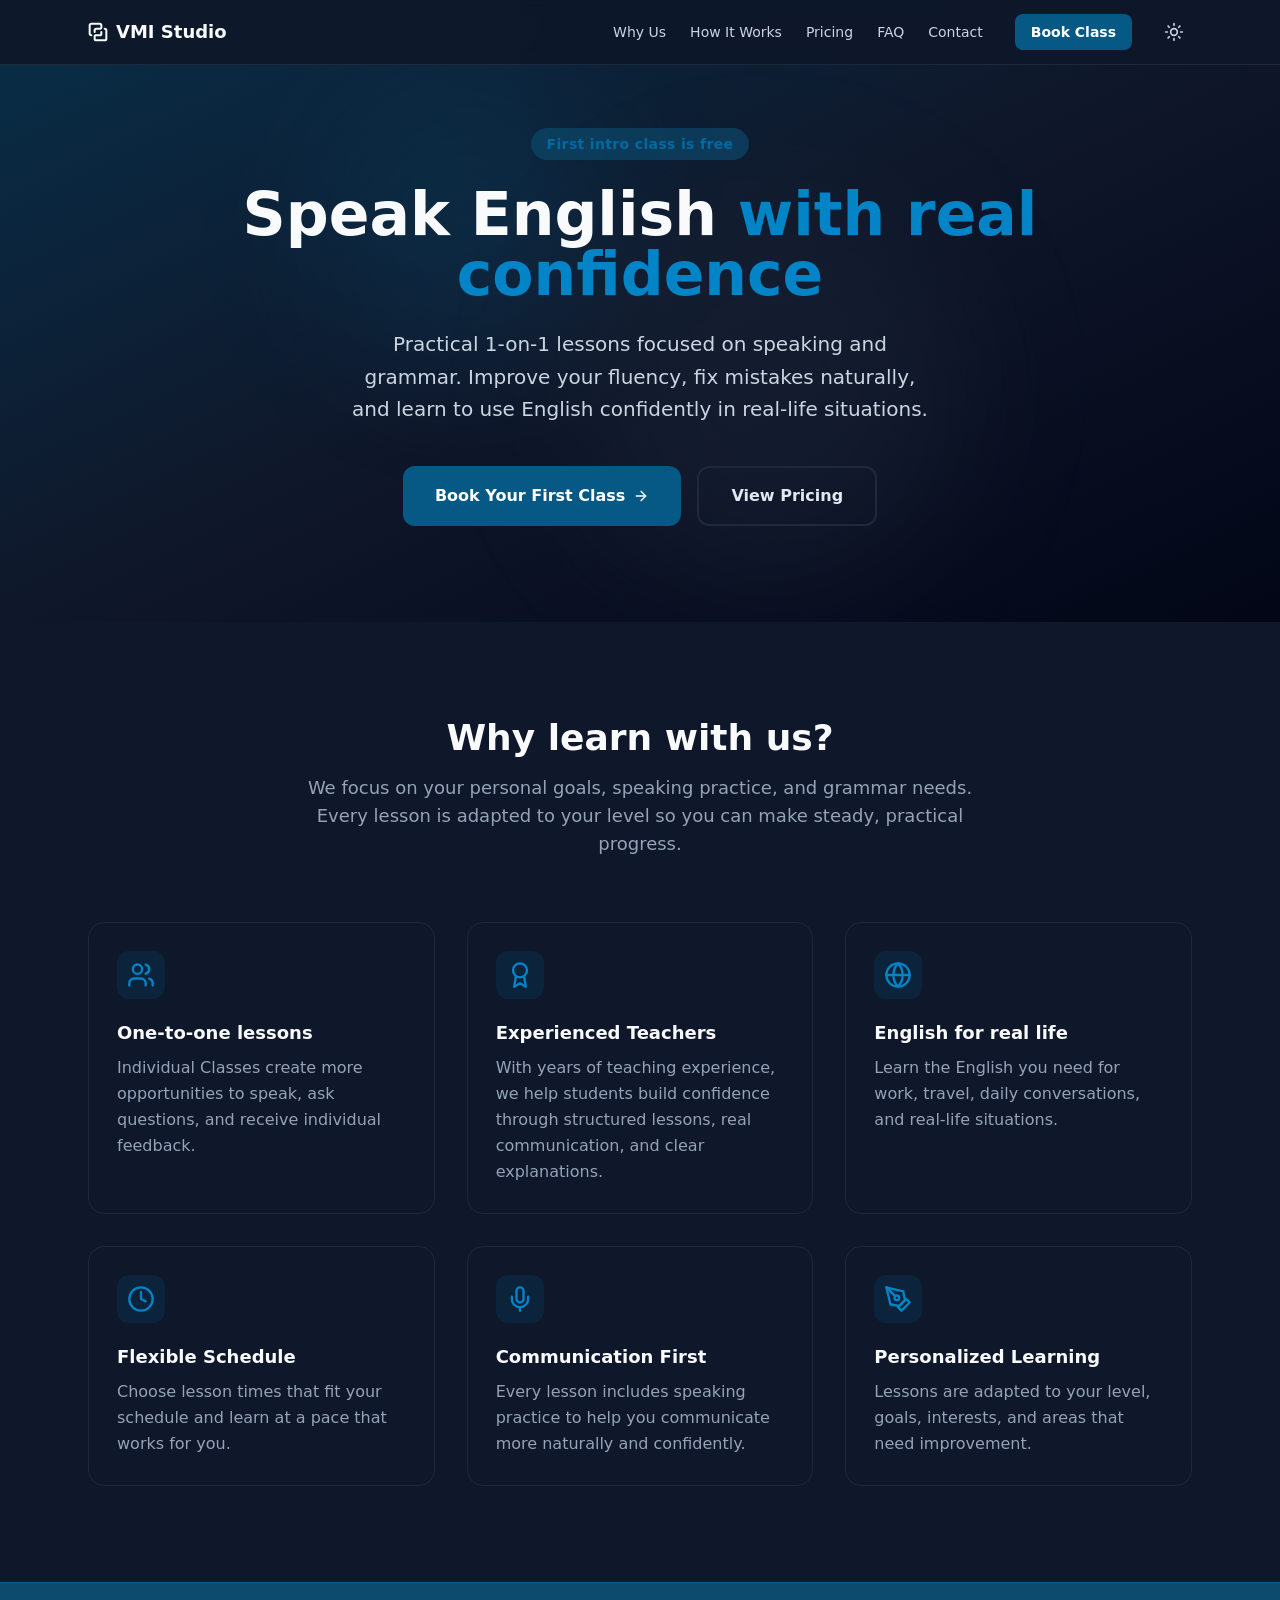
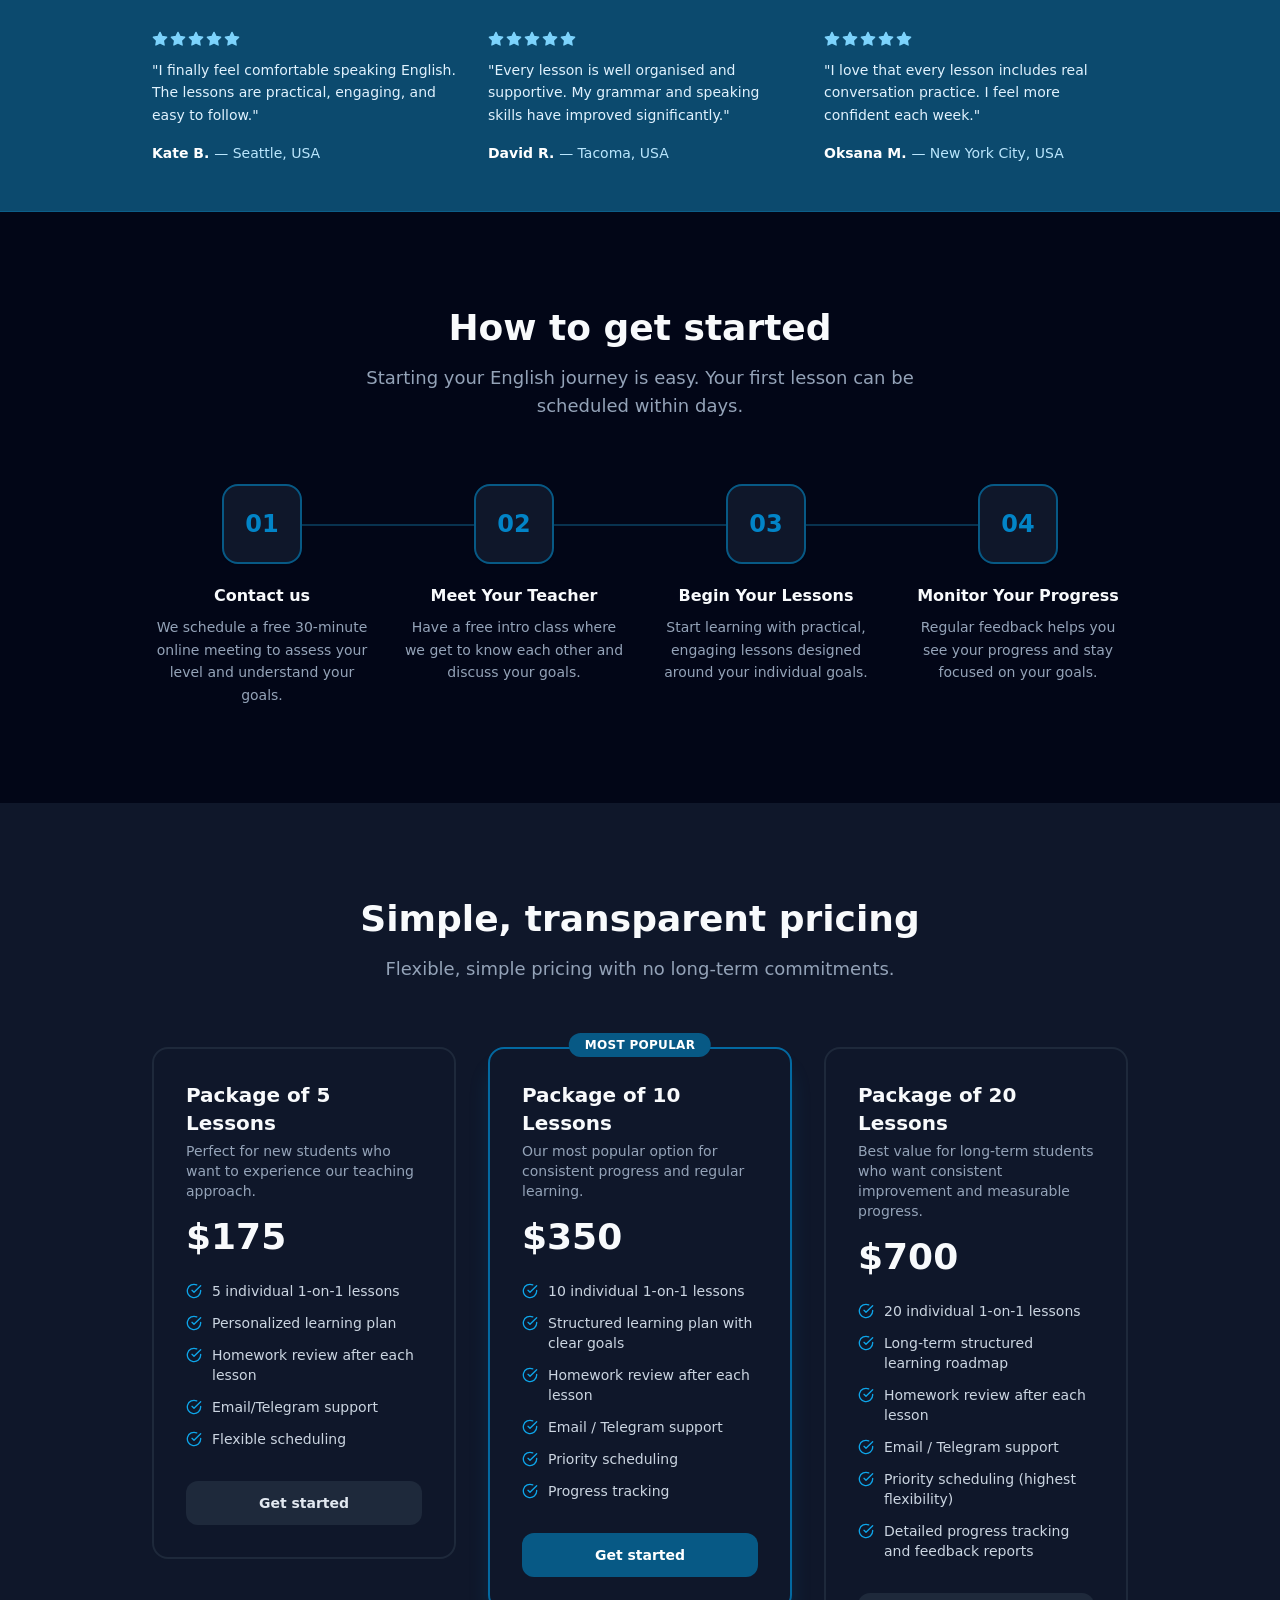
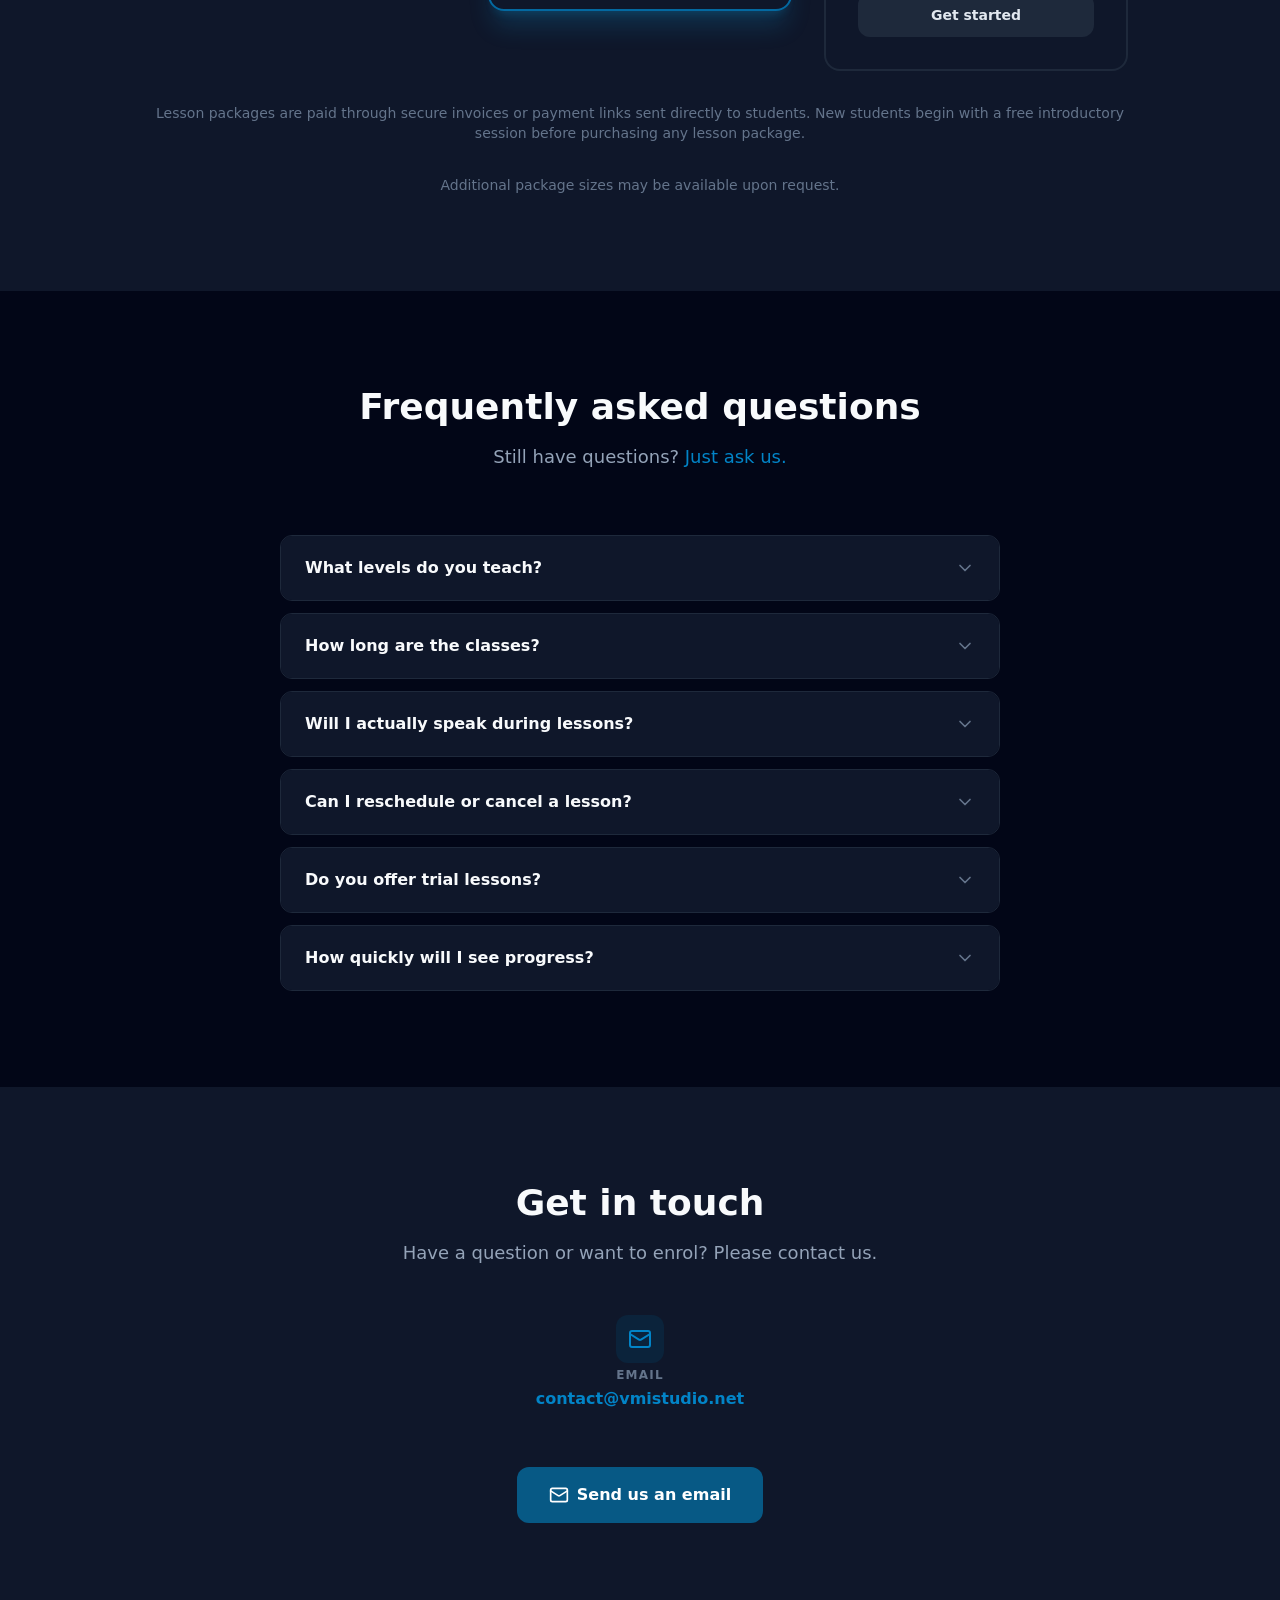
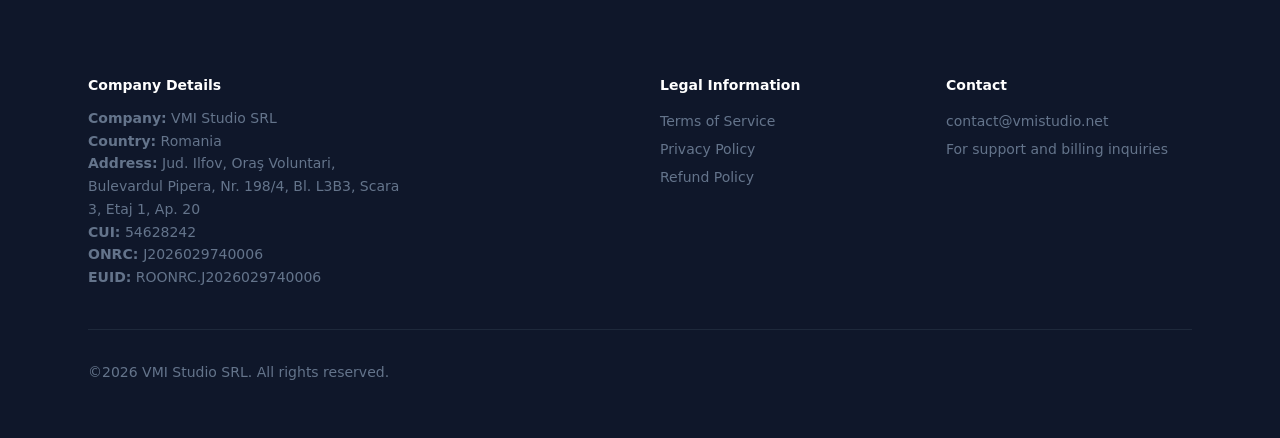
==== commit 79816367: "Update index.html" ====
--- a/index.html
+++ b/index.html
@@ -789,10 +789,10 @@
                     </div>
                 </div>
                 <p class="text-center text-slate-400 text-sm mt-8">
-                    Lesson packages are purchased via secure Stripe payment links provided after the introductory
-                    session and schedule confirmation.
+                    Lesson packages are paid through secure invoices or payment links sent directly to students.
+                    New students begin with a free introductory session before purchasing any lesson package.
                 </p>
-                <p class="text-center text-slate-400 text-sm mt-5">
+                <p class="text-center text-slate-400 text-sm mt-8">
                     Additional package sizes may be available upon request.
                 </p>
             </div>
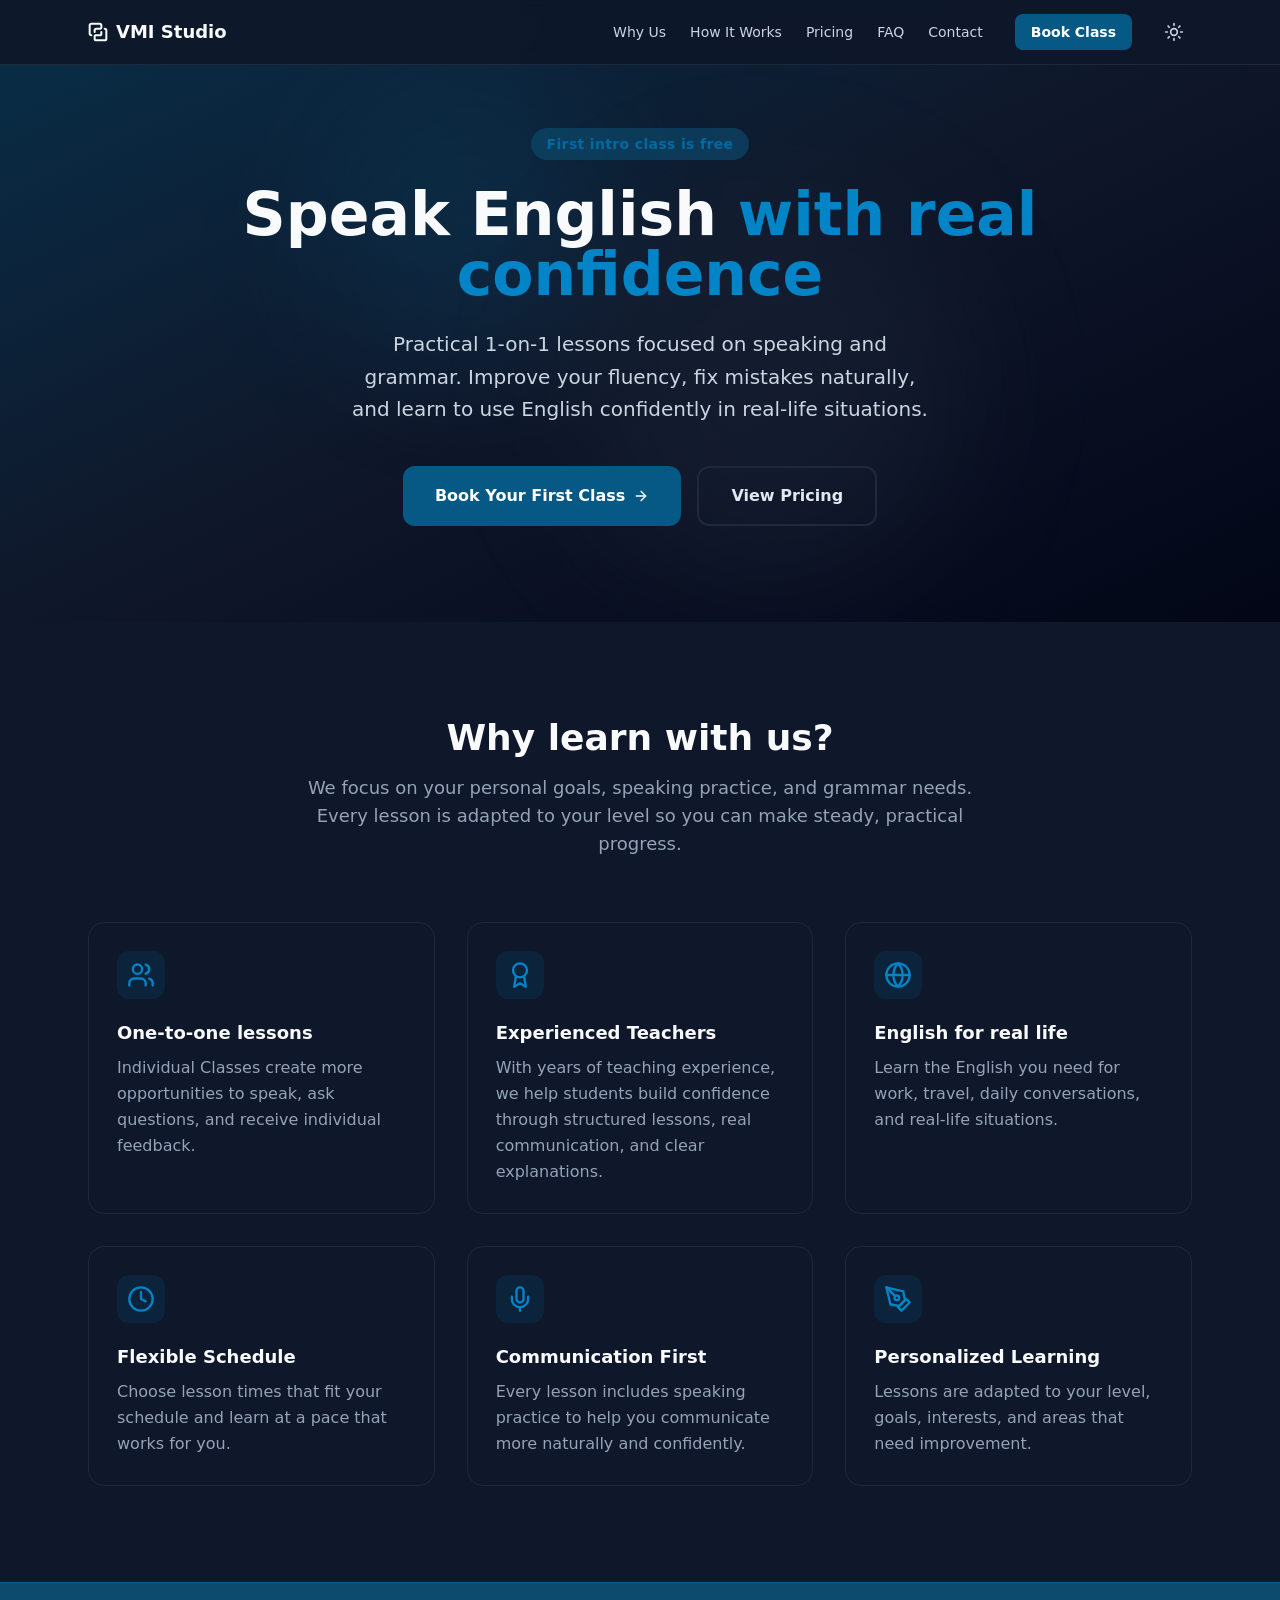
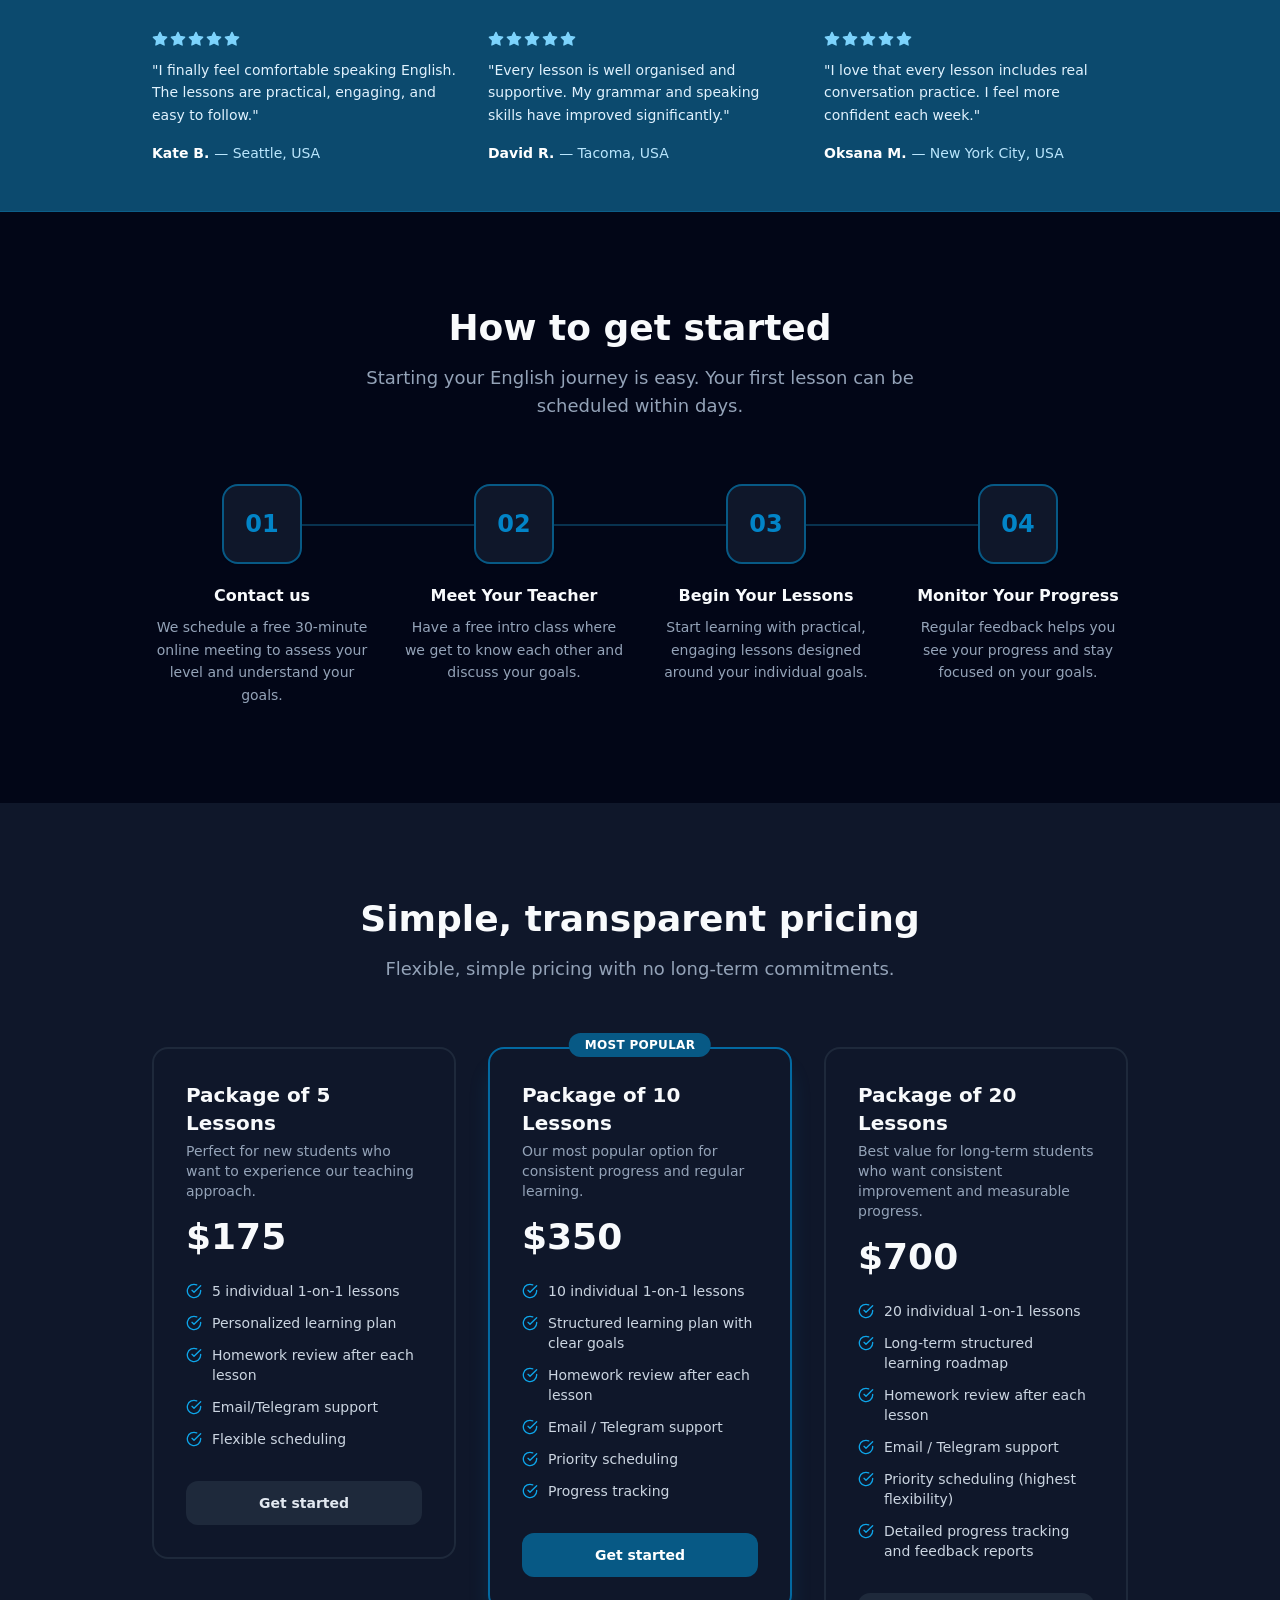
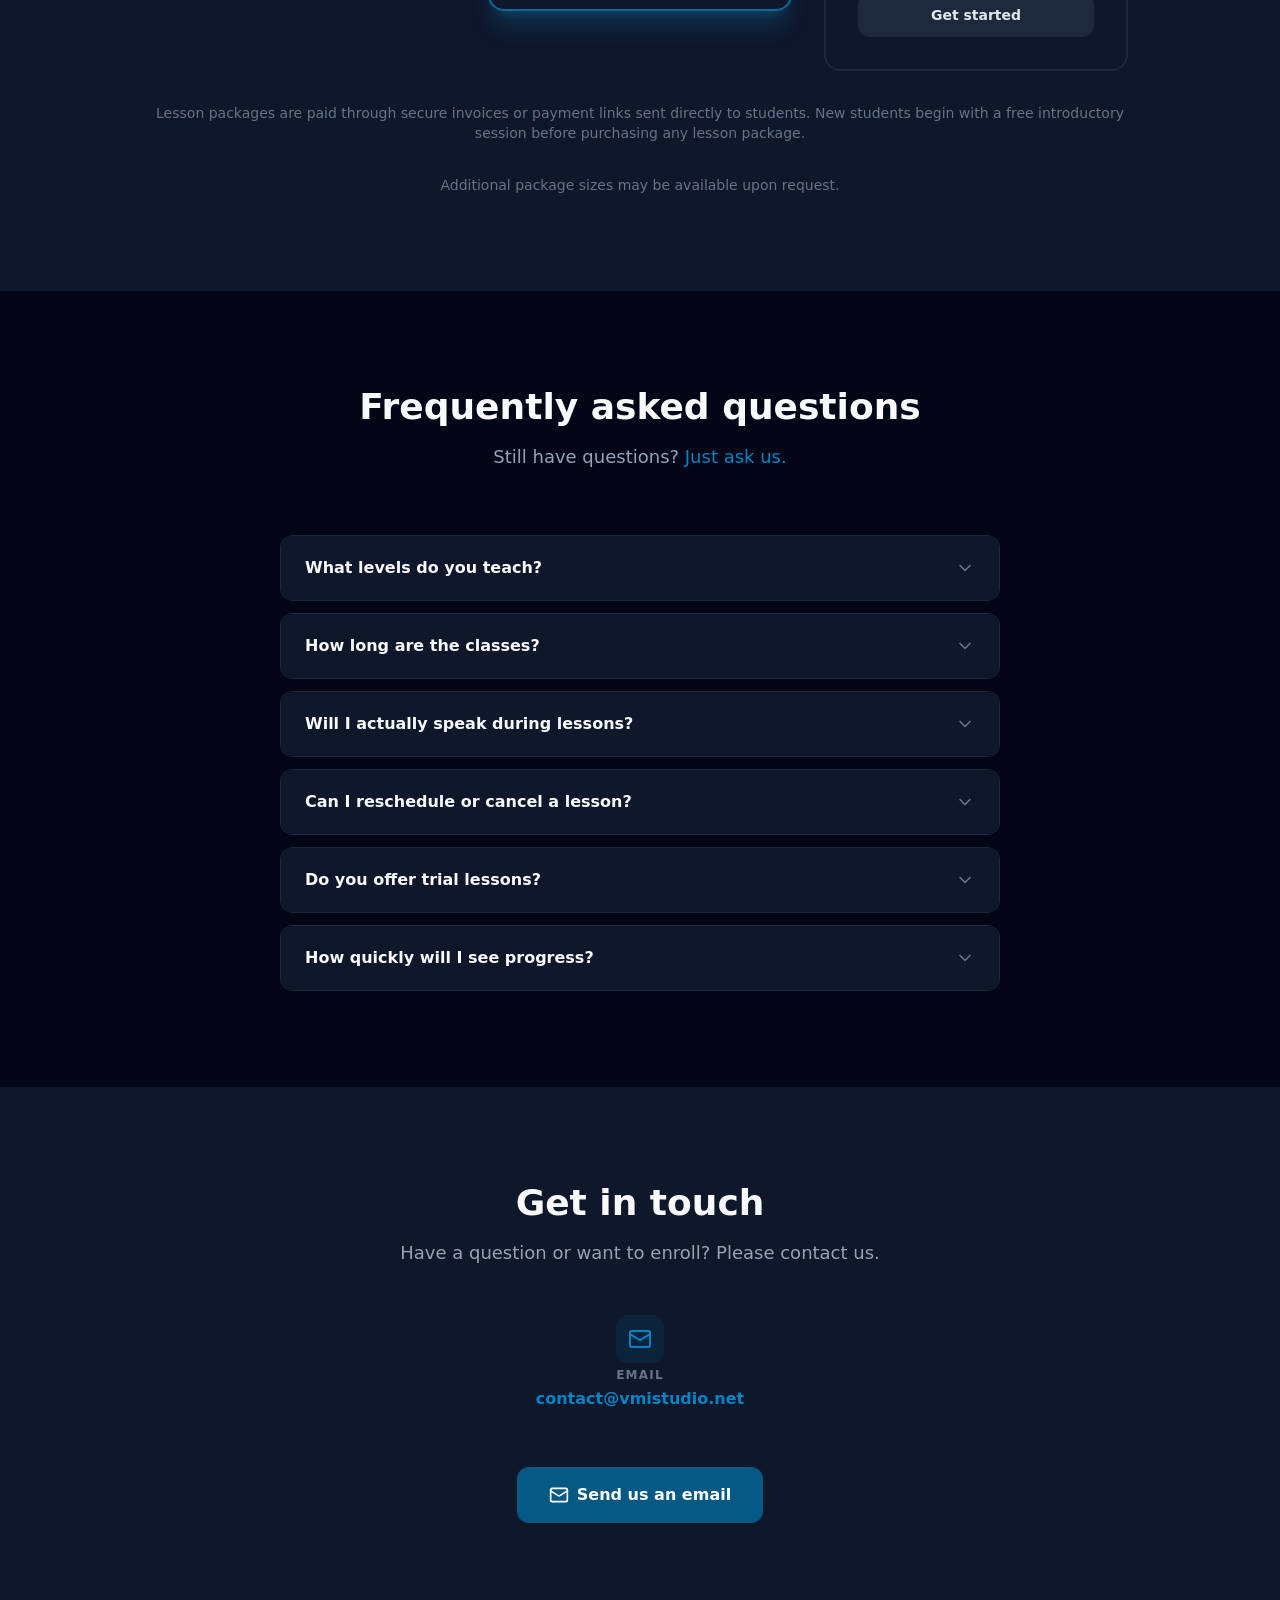
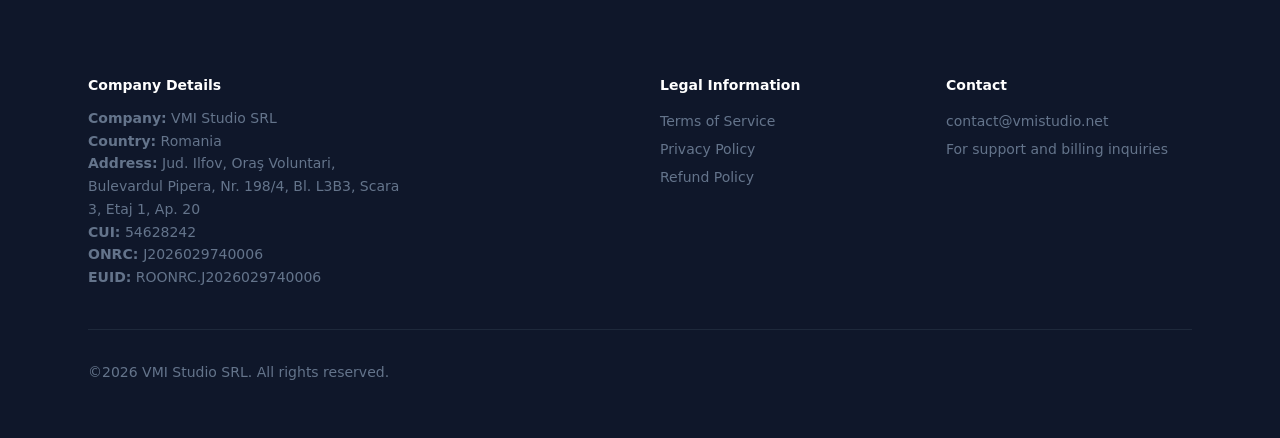
==== commit 1987559d: "Update index.html" ====
--- a/index.html
+++ b/index.html
@@ -928,7 +928,7 @@
         <section id="contact" class="py-24 bg-white">
             <div class="max-w-4xl mx-auto px-6 text-center">
                 <h2 class="text-4xl font-bold text-slate-900 mb-4">Get in touch</h2>
-                <p class="text-lg text-slate-500 mb-12 max-w-xl mx-auto">Have a question or want to enrol? Please
+                <p class="text-lg text-slate-500 mb-12 max-w-xl mx-auto">Have a question or want to enroll? Please
                     contact us.</p>
 
                 <div class="grid sm:grid-cols-2 gap-8 max-w-2xl mx-auto">
